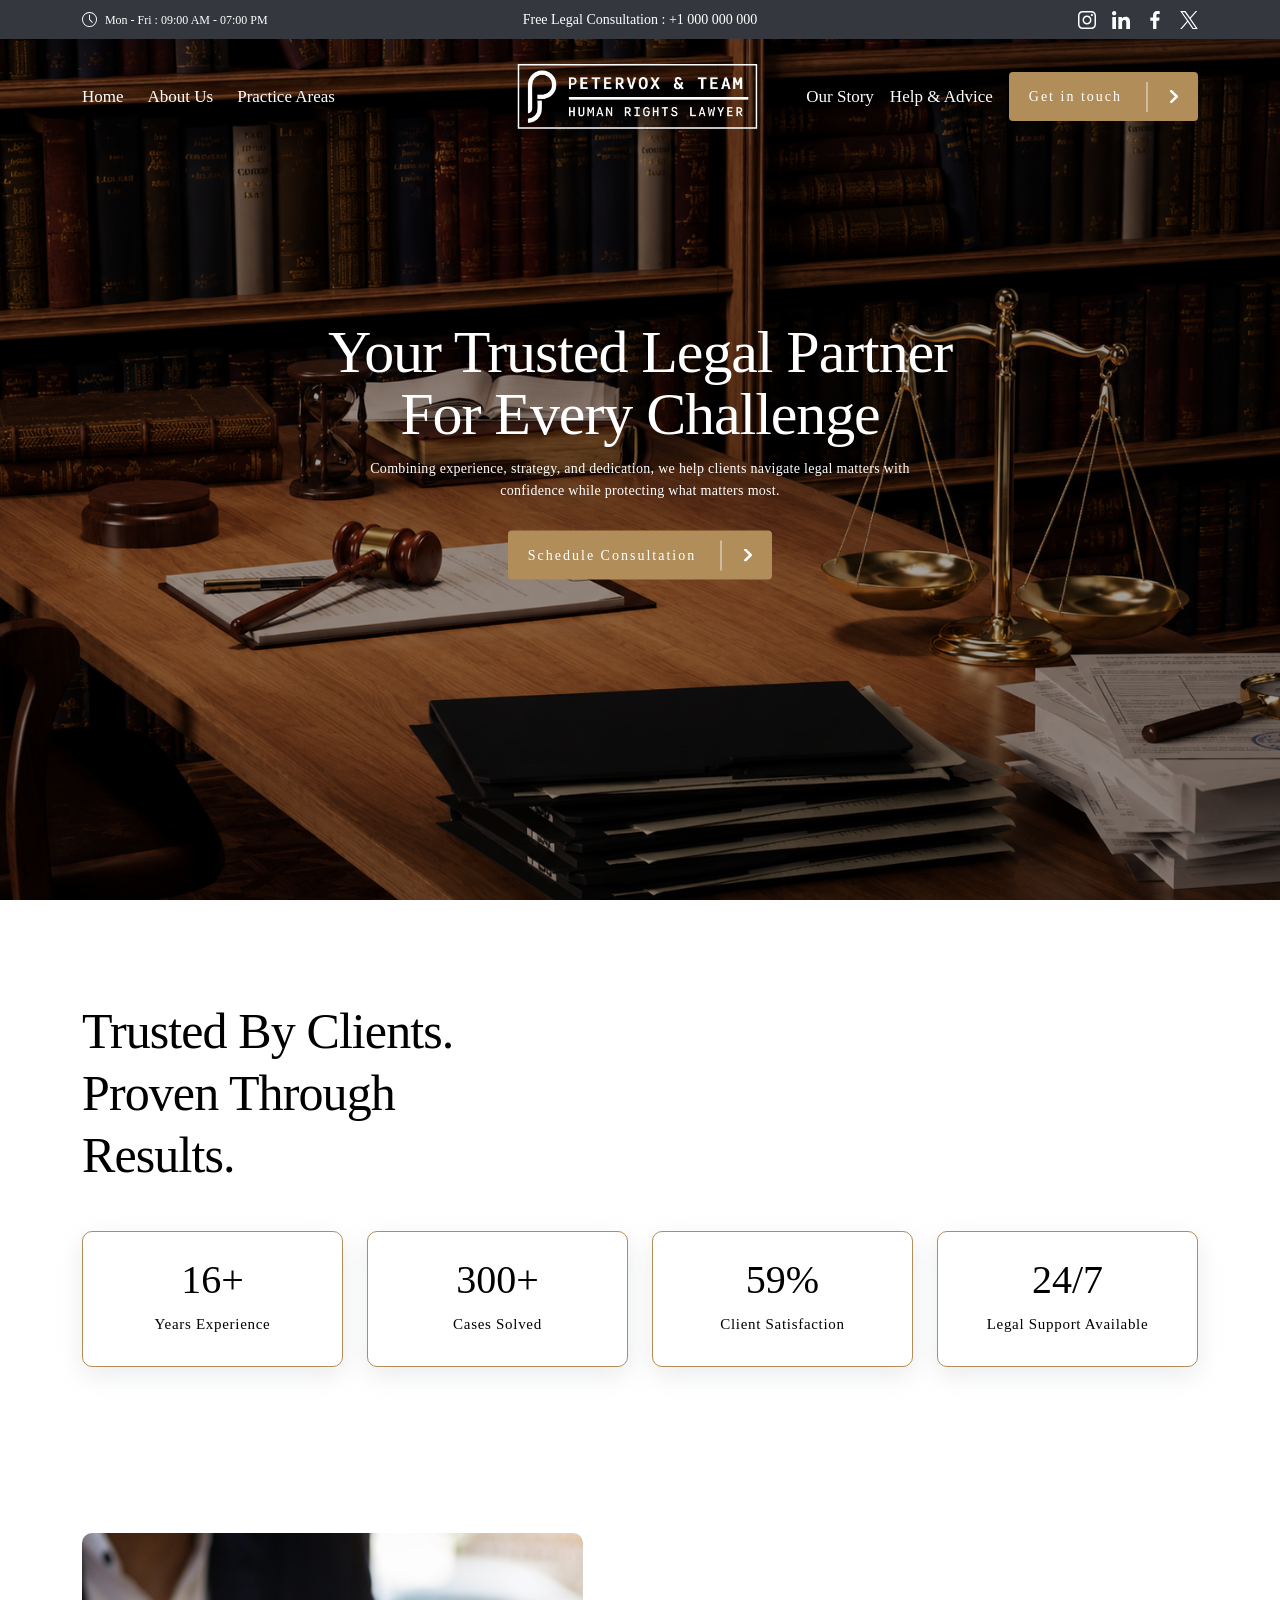
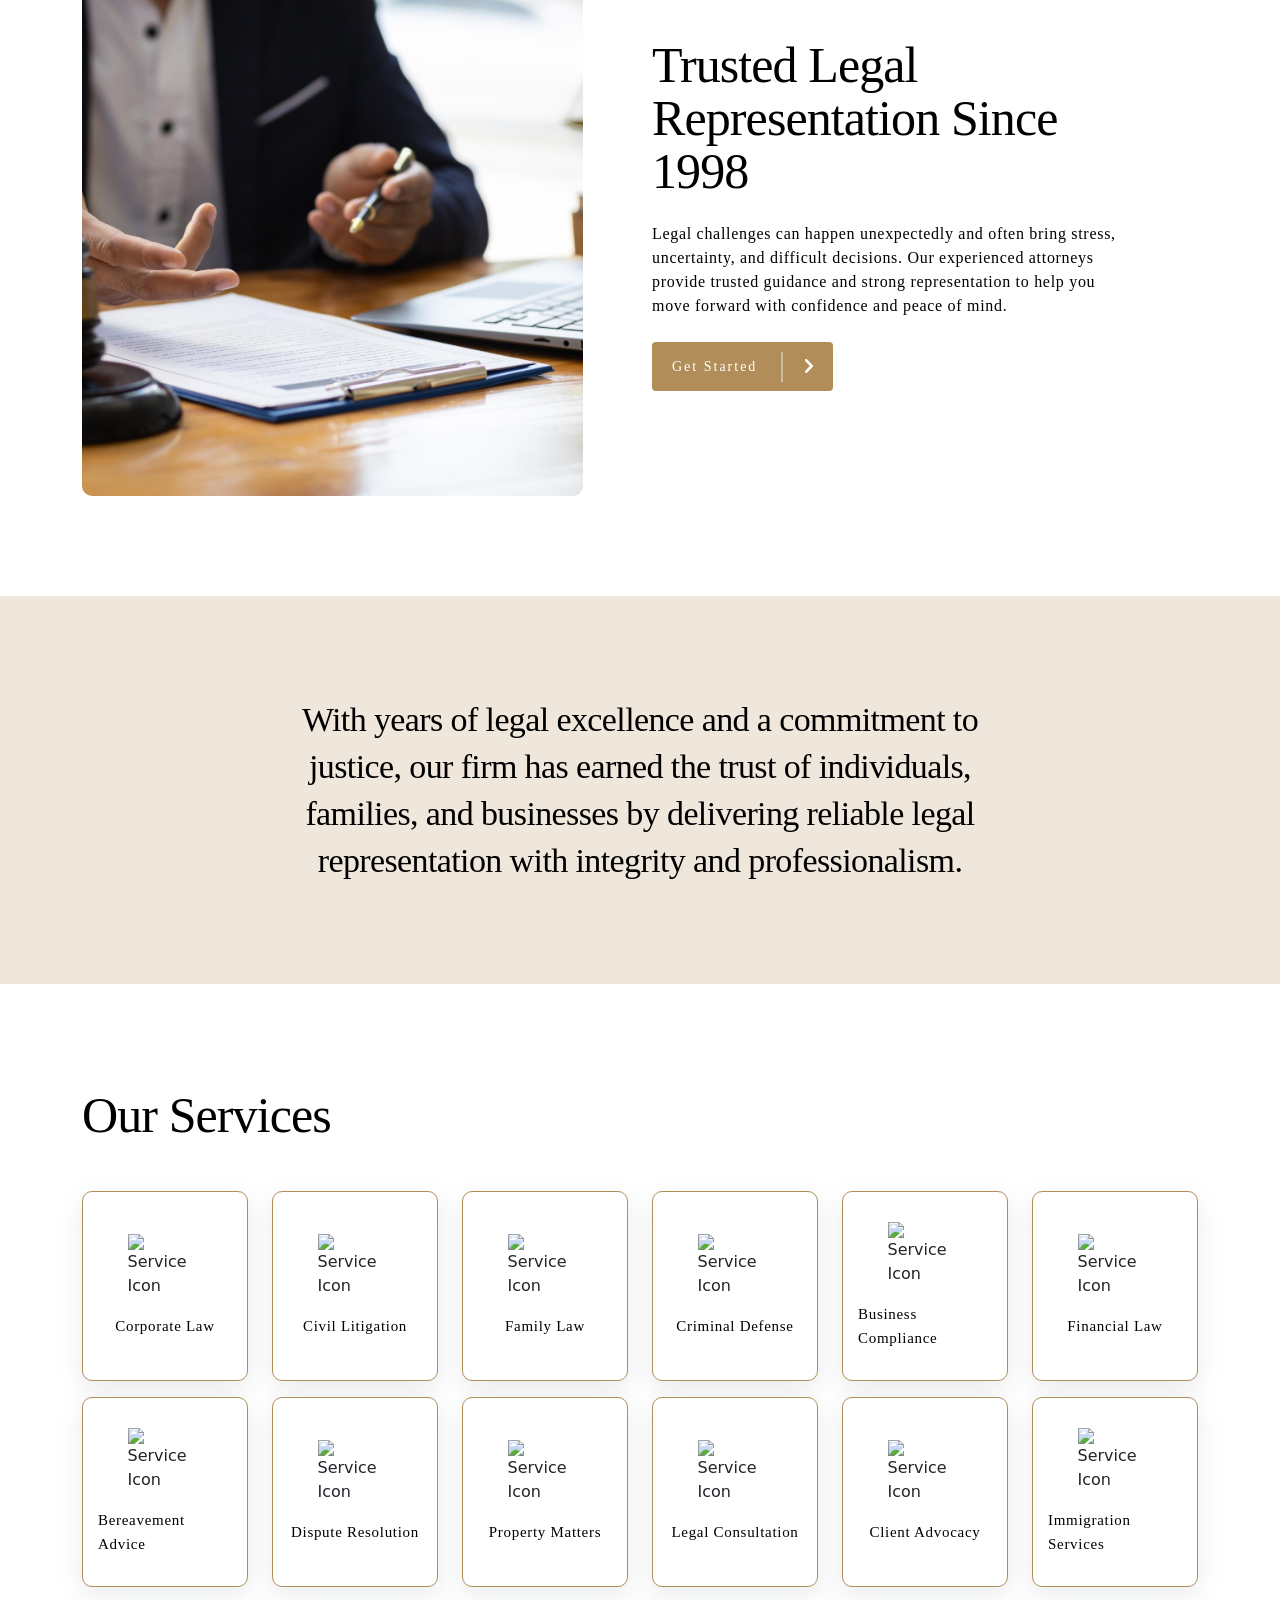
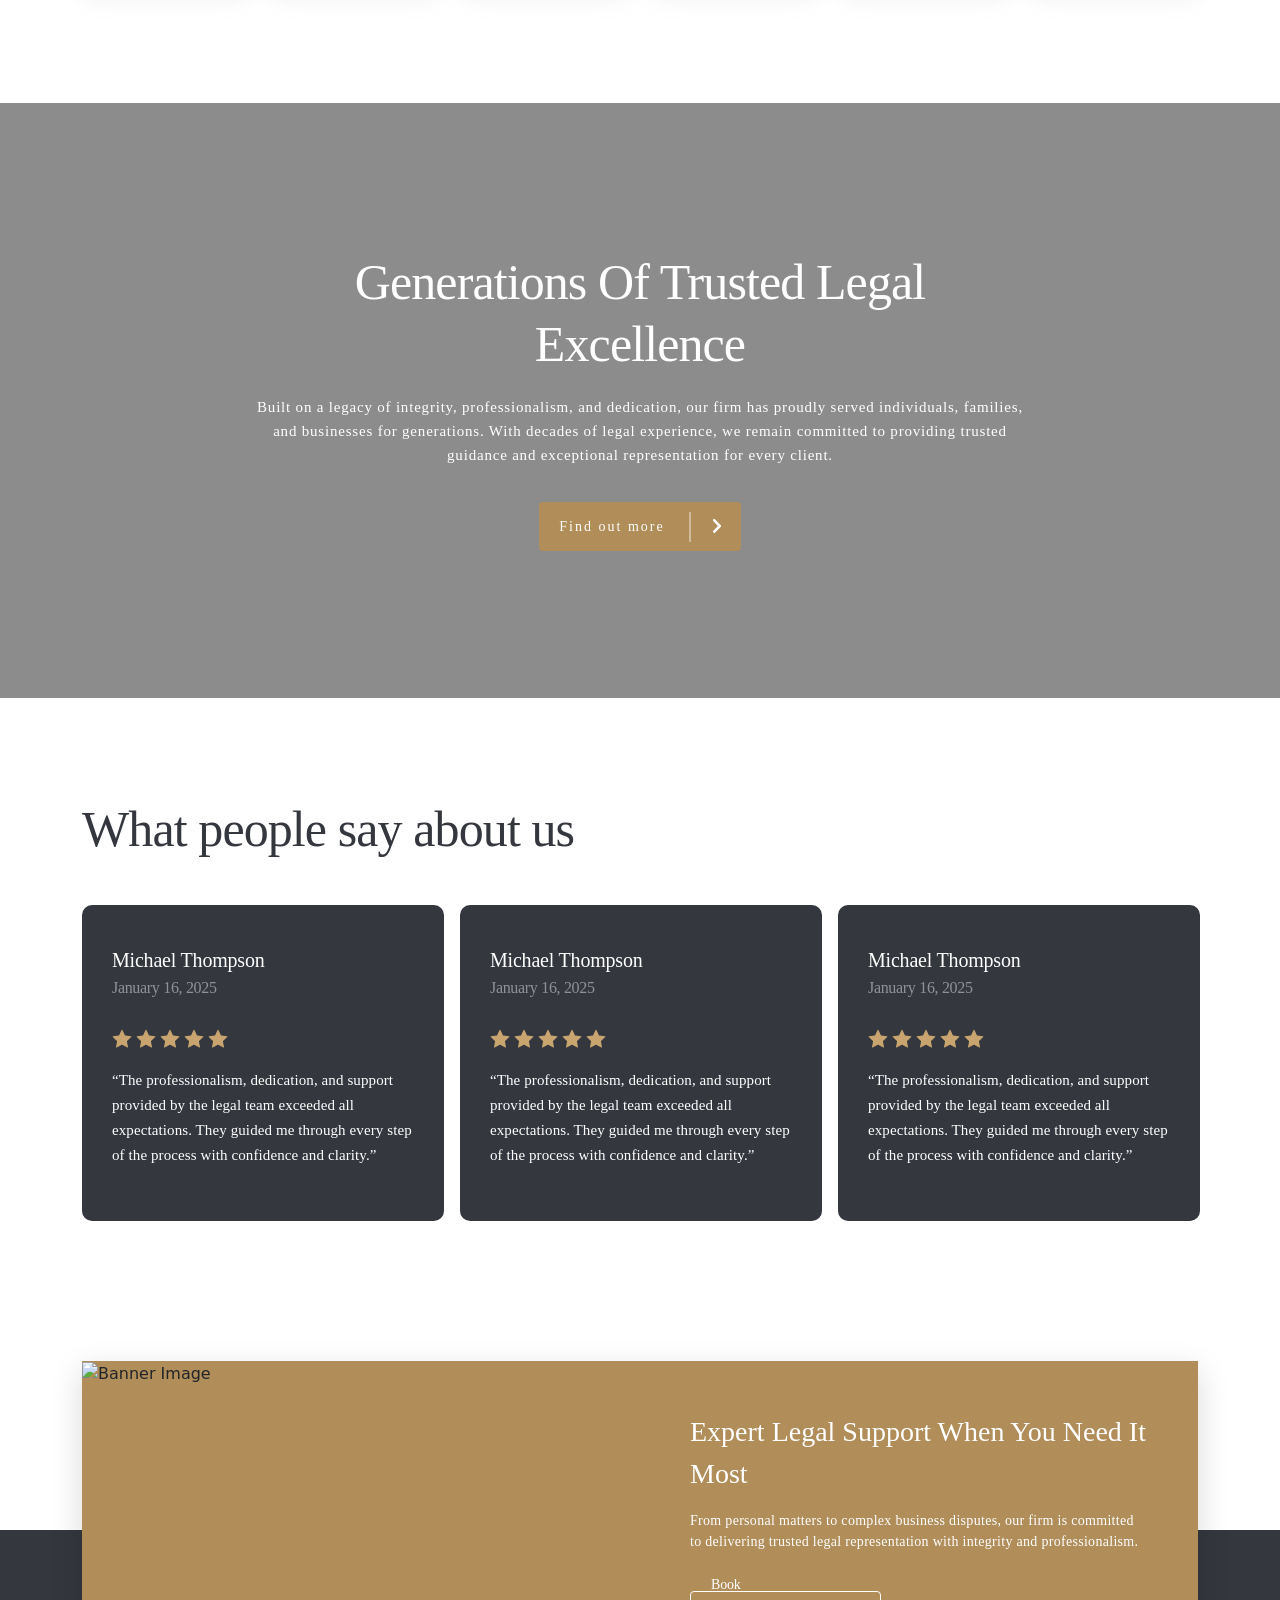
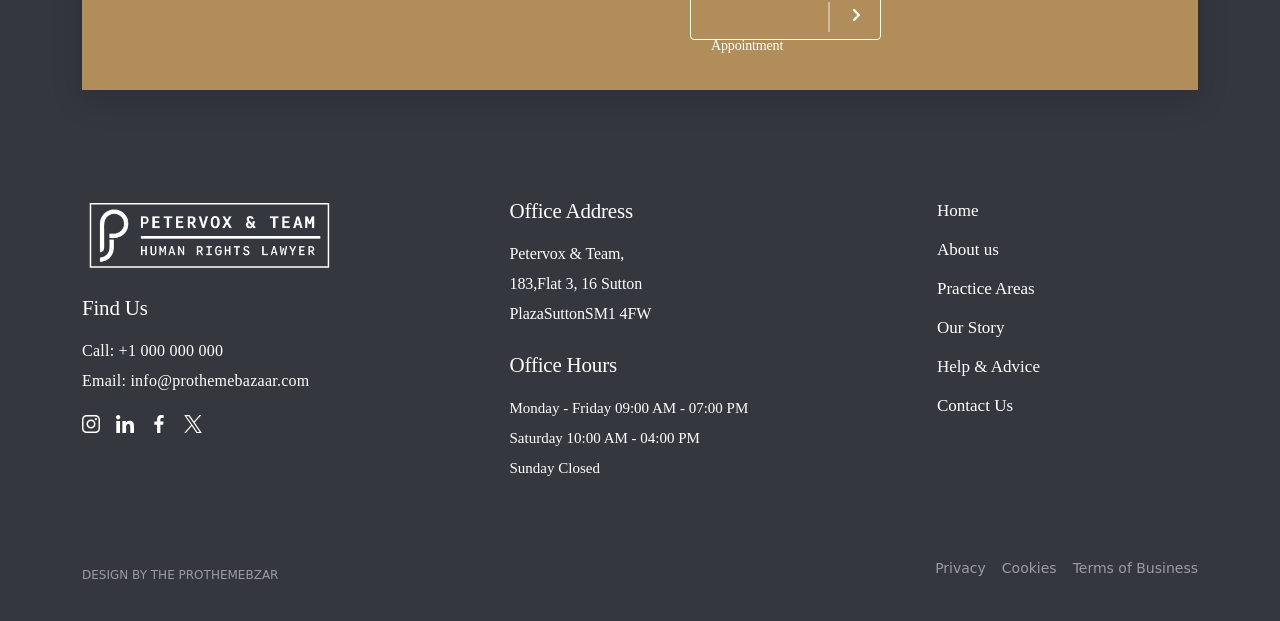
==== petervox/index.html @ 2a9874c3 "done" ====
<!DOCTYPE html>
<html lang="en">

<head>
    <meta charset="UTF-8">
    <meta name="viewport" content="width=device-width, initial-scale=1.0">
    <title>Document</title>
    <link rel="stylesheet" href="assets/css/main.css">
    <link rel="stylesheet" href="assets/css/bootstrap.min.css">
    <link rel="stylesheet" href="assets/css/slick.css">
    <link rel="stylesheet" href="https://unpkg.com/aos@2.3.4/dist/aos.css">
</head>

<body>
    <!-- header start  -->
    <header class="header position-fixed top-0 w-100">
        <div class="top-header">
            <div class="container">
                <div class="row align-items-center">

                    <div class="col-lg-4 d-flex align-items-center gap-4">

                        <div class="top-info d-flex align-items-center">
                            <img src="assets/image/clock.svg" alt="clock icon">
                            <span class="instrument ms-2">
                                Mon - Fri : 09:00 AM - 07:00 PM
                            </span>
                        </div>
                    </div>

                    <div class="col-lg-4 text-center d-none d-lg-block">

                        <div class="header-center instrument">
                            <span class="header-highlight">
                                Free Legal Consultation :
                            </span>

                            +1 000 000 000
                        </div>

                    </div>

                    <div class="social-icons col-lg-4 d-none d-lg-flex justify-content-end gap-3">
                        <div class="social-img d-flex justify-content-center align-items-center">
                            <a href="#"><img class="w-100" src="assets/image/white-insta.svg" alt="social-icon"></a>
                        </div>
                        <div class="social-img d-flex justify-content-center align-items-center">
                            <a href="#"><img class="w-100" src="assets/image/white-linkdin.svg" alt="social-icon"></a>
                        </div>
                        <div class="social-img d-flex justify-content-center align-items-center">
                            <a href="#"><img class="w-100" src="assets/image/white-fb.svg" alt="social-icon"></a>
                        </div>
                        <div class="social-img d-flex justify-content-center align-items-center">
                            <a href="#"><img class="w-100" src="assets/image/white-X.svg" alt="social-icon"></a>
                        </div>
                    </div>
                </div>
            </div>
        </div>
        <div class="main-header py-lg-0 py-1">
            <div class="position-relative">
                <div class="container">
                    <div class="row justify-content-between align-items-center">
                        <div class="nav-wrapper col-lg-4 d-none d-lg-flex justify-content-between align-items-center">
                            <ul class="link-navigation d-lg-flex mb-0 ps-0">
                                <li class="header-link me-xl-4 me-lg-2 me-0"><a
                                        class="nav-link sans-regular text-capitalize" href="index.html">Home</a>
                                </li>
                                <li class="header-link me-xl-4 me-lg-2 me-0"><a
                                        class="nav-link sans-regular text-capitalize" href="about-us.html">About us</a>
                                </li>
                                <li class="header-link me-xl-4 me-lg-2 me-0"><a
                                        class="nav-link sans-regular text-capitalize"
                                        href="/practice-area.html">Practice
                                        Areas</a>
                                    <div class="mega-menu position-absolute top-100 start-0 w-100">
                                        <div class="container">
                                            <div class="row">
                                                <div class="left-menu col-12 col-lg-6 d-flex">

                                                    <div class="col-6">
                                                        <div class="mega-header mb-3 instrument ">Our services
                                                        </div>
                                                        <ul class="list-unstyled">
                                                            <li><a href="#">Corporate Law</a></li>
                                                            <li><a href="#">Civil Litigation</a></li>
                                                            <li><a href="#">Family Law</a></li>
                                                            <li><a href="#">Criminal Defense</a></li>
                                                            <li><a href="#">Business Compliance</a></li>
                                                            <li><a href="#">Financial Law</a></li>
                                                            <li><a href="#">Bereavement Advice</a></li>
                                                        </ul>
                                                    </div>
                                                    <div class="col-6 mt-5">
                                                        <ul class="list-unstyled">
                                                            <li><a href="#">Dispute Resolution</a></li>
                                                            <li><a href="#">Property Matters</a></li>
                                                            <li><a href="#">Legal Consultation</a></li>
                                                            <li><a href="#">Client Advocacy</a></li>
                                                            <li><a href="#">Immigration Services</a></li>
                                                            <li><a href="#">Estate Planning</a></li>
                                                        </ul>
                                                    </div>


                                                </div>

                                                <div class="right-menu col-12 col-lg-6">
                                                    <div class="row row8">
                                                        <div class="col-6">
                                                            <div class="menu-card position-relative">
                                                                <div class="menu-image">
                                                                    <div class="bg-layer"></div>
                                                                    <img src="assets/image/card1.png"
                                                                        class="w-100 h-100 object-fit-covers" alt="card">
                                                                </div>
                                                                <div
                                                                    class="menu-overlay position-absolute top-50 w-100 start-50 translate-middle z-2">
                                                                    <div
                                                                        class="menucard-title sans-regular text-center text-white mb-2">
                                                                        Litigation & Dispute Resolution</div>
                                                                    <div class="d-flex justify-content-center">
                                                                        <a href="#"
                                                                            class="btnA bg-transparent-btn text-decoration-none d-inline-flex align-items-center sans-regular">
                                                                            Explore Services
                                                                            <div
                                                                                class="btn-arrow d-flex align-items-center ms-xl-5 ms-3">
                                                                                <img class="w-100 h-100 object-fit-cover"
                                                                                    src="assets/image/right-arrow.svg"
                                                                                    alt="arrow">
                                                                            </div>
                                                                        </a>
                                                                    </div>
                                                                </div>
                                                            </div>
                                                        </div>

                                                        <div class="col-6">
                                                            <div class="menu-card position-relative">
                                                                <div class="menu-image">
                                                                    <div class="bg-layer"></div>
                                                                    <img src="assets/image/card2.png"
                                                                        class="w-100 h-100 object-fit-cover" alt="card">
                                                                </div>
                                                                <div
                                                                    class="menu-overlay position-absolute top-50 w-100 start-50 translate-middle z-2">
                                                                    <div
                                                                        class="menucard-title sans-regular text-center text-white mb-2">
                                                                        Legal Advisory & Consultation</div>
                                                                    <div class="d-flex justify-content-center">
                                                                        <a href="#"
                                                                            class="btnA bg-transparent-btn text-decoration-none d-inline-flex align-items-center sans-regular">
                                                                            Book Consultation
                                                                            <div
                                                                                class="btn-arrow d-flex align-items-center ms-xl-5 ms-3">
                                                                                <img class="w-100"
                                                                                    src="assets/image/right-arrow.svg"
                                                                                    alt="arrow">
                                                                            </div>
                                                                        </a>
                                                                    </div>
                                                                </div>
                                                            </div>
                                                        </div>
                                                    </div>
                                                </div>
                                            </div>
                                        </div>
                                    </div>
                                </li>
                            </ul>
                        </div>
                        <div class="col-lg-2 col-6 mx-lg-auto brand-logo">
                            <div class="white-logo">
                                <a href="/index.html"> <img class="w-100 py-2" src="assets/image/white-brand-logo.svg"
                                        alt="Brand Logo"> </a>
                            </div>
                            <div class="dark-logo mx-auto">
                                <a href="/index.html"> <img class="w-100 py-2" src="assets/image/final.svg" alt="Brand Logo"></a>
                            </div>
                        </div>
                        <div class="col-5 d-none d-lg-flex justify-content-end align-items-center">
                            <ul class="link-navigation d-flex align-items-center ps-0 mb-0">
                                <li class="header-link d-none d-lg-block me-xl-3 me-lg-2 me-0"><a
                                        class="nav-link sans-regular" href="/our-story.html">Our Story</a>
                                </li>
                                <li class="header-link d-none d-lg-block me-xl-3 me-lg-2 me-0"><a
                                        class="nav-link sans-regular" href="help-advice.html">Help
                                        &
                                        Advice</a></li>
                            </ul>
                            <a href="/contact.html"
                                class="btnA bg-93855A-btn text-decoration-none d-inline-flex align-items-center sans-regular">
                                Get in touch
                                <div class="btn-arrow d-flex align-items-center ms-xl-5 ms-lg-2">
                                    <img class="w-100" src="assets/image/right-arrow.svg" alt="arrow">
                                </div>
                            </a>
                        </div>
                        <div
                            class="col-6  col-lg-2 menu-toggle d-lg-none d-flex justify-content-end align-items-center">
                            <div class="menu-toggle-wrapper d-flex justify-content-center align-items-center">
                                <div class="header-menu d-flex justify-content-center align-items-center">
                                    <img class="w-100" src="assets/image/burger-menu.svg" alt="Header Menu">
                                </div>
                                <div class="close-menu d-none">
                                    <img class="w-100" src="assets/image/close-btn.svg" alt="Header Menu">
                                </div>
                            </div>
                        </div>
                    </div>
                </div>
            </div>
        </div>
    </header>
    <!-- header end  -->

    <!-- hero-section start  -->
    <section class="hero-section position-relative">
        <div class="bg-layer"></div>
        <img class="hero-img-bg w-100 h-100 object-fit-cover" src="assets/image/hero-img.png" alt="Hero Image"/>

        <div class="hero-content position-absolute w-100 z-3">
            <div class="container">
                <div class="col-xl-7 col-lg-10 mx-auto" data-aos="fade-up">
                    <div class="hero-title sans-regular text-center">
                        Your Trusted Legal Partner For Every Challenge
                    </div>
                    <div class="col-10 mx-auto hero-desc instrument text-center">
                        Combining experience, strategy, and dedication, we help clients navigate legal matters with
                        confidence while protecting what matters most.
                    </div>
                    <div class="d-flex justify-content-center align-items-center">
                        <a href="#"
                            class="btnA bg-93855A-btn text-decoration-none d-inline-flex align-items-center sans-regular">
                            Schedule Consultation
                            <div class="btn-arrow d-flex align-items-center ms-5">
                                <img class="w-100" src="assets/image/right-arrow.svg" alt="arrow">
                            </div>
                        </a>
                    </div>
                </div>
            </div>
        </div>
    </section>
    <!-- hero-section end  -->

    <section class="service-card-section counter-section">
        <div class="container">
            <div class="col-xl-5 col-lg-7 col-10 section-title sans-regular" data-aos="fade-up">
                Trusted By Clients. Proven Through Results.
            </div>
            <div class="row" data-aos="fade-up">
                <div class="col-lg-3 col-6 mb-3">
                    <div
                        class="service-card-group d-flex justify-content-center align-items-center flex-column bg-white h-100">

                        <div class="service-main-title counter sans-regular" data-target="25">
                            0+
                        </div>
                        <div class="service-title sans-regular text-capitalize">
                            Years Experience

                        </div>
                    </div>
                </div>
                <div class="col-lg-3 col-6 mb-3">
                    <div
                        class="service-card-group d-flex justify-content-center align-items-center flex-column bg-white h-100">
                        <div class="service-main-title counter sans-regular" data-target="500">
                            0+
                        </div>
                        <div class="service-title sans-regular text-capitalize">

                            Cases Solved

                        </div>
                    </div>
                </div>
                <div class="col-lg-3 col-6 mb-3">
                    <div
                        class="service-card-group d-flex justify-content-center align-items-center flex-column bg-white h-100">
                        <div class="service-main-title counter sans-regular" data-target="98">
                            0%
                        </div>
                        <div class="service-title sans-regular text-capitalize">

                            Client Satisfaction
                        </div>
                    </div>
                </div>
                <div class="col-lg-3 col-6 mb-3">
                    <div
                        class="service-card-group d-flex justify-content-center align-items-center flex-column bg-white h-100">
                        <div class="service-main-title sans-regular">
                            24/7
                        </div>
                        <div class="service-title sans-regular text-capitalize">
                            Legal Support Available
                        </div>
                    </div>
                </div>
            </div>
        </div>
    </section>

    <!-- left-right-img-section  -->
    <section class="left-right-img-section">
        <div class="container">
            <div class="row align-items-center" data-aos="fade-up">
                <div class="col-lg-6 left-img">
                    <div class="img-box col-lg-11 col-12">
                        <img src="assets/image/lawyer-consultation.jpg" class="w-100 h-100 object-fit-cover" alt="Image">
                    </div>
                </div>
                <div class="col-lg-6 right-content">
                    <div class="content-box col-lg-11 col-12">
                        <div class="col-8 col-lg-12 right-title sans-regular mb-4">
                            Trusted Legal Representation Since 1998
                        </div>
                        <div class="right-desc  instrument mb-4 pe-4">
                            Legal challenges can happen unexpectedly and often bring stress, uncertainty, and difficult
                            decisions. Our experienced attorneys provide trusted guidance and strong representation to
                            help you move forward with confidence and peace of mind.
                        </div>
                        <a href="#"
                            class="btnA bg-93855A-btn text-decoration-none d-inline-flex align-items-center sans-regular">
                            Get Started
                            <div class="btn-arrow d-flex align-items-center ms-5">
                                <img class="w-100" src="assets/image/right-arrow.svg" alt="arrow">
                            </div>
                        </a>
                    </div>
                </div>
            </div>
        </div>
    </section>
    <!-- left-right-img-section -->

    <!-- center-text-section-start  -->
    <section class="center-text-section">
        <div class="container">
            <div class="col-12 col-lg-8 center-text-desc text-center sans-regular mx-auto" data-aos="fade-up">
                With years of legal excellence and a commitment to justice, our firm has earned the trust of
                individuals, families, and businesses by delivering reliable legal representation with integrity and
                professionalism.
            </div>
        </div>
    </section>
    <!-- center-text-section-end -->

    <section class="service-card-section">
        <div class="container">
            <div class="section-title sans-regular" data-aos="fade-up">
                Our Services
            </div>
            <div class="row" data-aos="fade-up">
                <div class="col-xl-2 col-lg-3 col-6 mb-3">
                    <div
                        class="service-card-group d-flex justify-content-center align-items-center flex-column bg-white h-100">
                        <div class="service-img mb-3">
                            <img class="w-100 object-fit-cover" src="/assets/image/service-icon1.svg"
                                alt="Service Icon">
                        </div>
                        <div class="service-title sans-regular text-capitalize">
                            Corporate Law
                        </div>
                    </div>
                </div>
                <div class="col-xl-2 col-lg-3 col-6 mb-3">
                    <div
                        class="service-card-group d-flex justify-content-center align-items-center flex-column bg-white h-100">
                        <div class="service-img mb-3">
                            <img class="w-100 object-fit-cover" src="/assets/image/Civil-Litigation.svg"
                                alt="Service Icon">
                        </div>
                        <div class="service-title sans-regular text-capitalize">
                            Civil Litigation
                        </div>
                    </div>
                </div>
                <div class="col-xl-2 col-lg-3 col-6 mb-3">
                    <div
                        class="service-card-group d-flex justify-content-center align-items-center flex-column bg-white h-100">
                        <div class="service-img mb-3">
                            <img class="w-100 object-fit-cover" src="/assets/image/Family-Law.svg" alt="Service Icon">
                        </div>
                        <div class="service-title sans-regular text-capitalize">
                            Family Law
                        </div>
                    </div>
                </div>
                <div class="col-xl-2 col-lg-3 col-6 mb-3">
                    <div
                        class="service-card-group d-flex justify-content-center align-items-center flex-column bg-white h-100">
                        <div class="service-img mb-3">
                            <img class="w-100 object-fit-cover" src="/assets/image/criminal-defense.svg"
                                alt="Service Icon">
                        </div>
                        <div class="service-title sans-regular text-capitalize">
                            Criminal Defense
                        </div>
                    </div>
                </div>
                <div class="col-xl-2 col-lg-3 col-6 mb-3">
                    <div
                        class="service-card-group d-flex justify-content-center align-items-center flex-column bg-white h-100">
                        <div class="service-img mb-3">
                            <img class="w-100 object-fit-cover" src="/assets/image/business-compliance.svg"
                                alt="Service Icon">
                        </div>
                        <div class="service-title sans-regular text-capitalize">
                            Business Compliance
                        </div>
                    </div>
                </div>
                <div class="col-xl-2 col-lg-3 col-6 mb-3">
                    <div
                        class="service-card-group d-flex justify-content-center align-items-center flex-column bg-white h-100">
                        <div class="service-img mb-3">
                            <img class="w-100 object-fit-cover" src="/assets/image/Financial-Law.svg"
                                alt="Service Icon">
                        </div>
                        <div class="service-title sans-regular text-capitalize">
                            Financial Law
                        </div>
                    </div>
                </div>
                <div class="col-xl-2 col-lg-3 col-6 mb-3">
                    <div
                        class="service-card-group d-flex justify-content-center align-items-center flex-column bg-white h-100">
                        <div class="service-img mb-3">
                            <img class="w-100 object-fit-cover" src="/assets/image/Bereavement-Advice.svg"
                                alt="Service Icon">
                        </div>
                        <div class="service-title sans-regular text-capitalize">

                            Bereavement Advice
                        </div>
                    </div>
                </div>
                <div class="col-xl-2 col-lg-3 col-6 mb-3">
                    <div
                        class="service-card-group d-flex justify-content-center align-items-center flex-column bg-white h-100">
                        <div class="service-img mb-3">
                            <img class="w-100 object-fit-cover" src="/assets/image/Dispute-Resolution.svg"
                                alt="Service Icon">
                        </div>
                        <div class="service-title sans-regular text-capitalize">
                            Dispute Resolution
                        </div>
                    </div>
                </div>
                <div class="col-xl-2 col-lg-3 col-6 mb-3">
                    <div
                        class="service-card-group d-flex justify-content-center align-items-center flex-column bg-white h-100">
                        <div class="service-img mb-3">
                            <img class="w-100 object-fit-cover" src="/assets/image/Property-Matters.svg "
                                alt="Service Icon">
                        </div>
                        <div class="service-title sans-regular text-capitalize">
                            Property Matters
                        </div>
                    </div>
                </div>
                <div class="col-xl-2 col-lg-3 col-6 mb-3">
                    <div
                        class="service-card-group d-flex justify-content-center align-items-center flex-column bg-white h-100">
                        <div class="service-img mb-3">
                            <img class="w-100 object-fit-cover" src="/assets/image/Legal-Consultation.svg"
                                alt="Service Icon">
                        </div>
                        <div class="service-title sans-regular text-capitalize">
                            Legal Consultation
                        </div>
                    </div>
                </div>
                <div class="col-xl-2 col-lg-3 col-6 mb-3">
                    <div
                        class="service-card-group d-flex justify-content-center align-items-center flex-column bg-white h-100">
                        <div class="service-img mb-3">
                            <img class="w-100 object-fit-cover" src="/assets/image/client-Advocacy.svg "
                                alt="Service Icon">
                        </div>
                        <div class="service-title sans-regular text-capitalize">
                            Client Advocacy
                        </div>
                    </div>
                </div>
                <div class="col-xl-2 col-lg-3 col-6 mb-3">
                    <div
                        class="service-card-group d-flex justify-content-center align-items-center flex-column bg-white h-100">
                        <div class="service-img mb-3">
                            <img class="w-100 object-fit-cover" src="/assets/image/Immigration-Services.svg"
                                alt="Service Icon">
                        </div>
                        <div class="service-title sans-regular text-capitalize">
                            Immigration Services
                        </div>
                    </div>
                </div>
            </div>
        </div>
    </section>

    <!-- video-section-start  -->
    <section class="video-section">
        <video autoplay muted loop playsinline class="hero-video">
            <source src="/assets/image/v1.mp4" type="video/mp4">
        </video>

        <div class="video-overlay"></div>

        <div class="video-content">
            <div class="container">
                <div class="col-xl-10 col-lg-11 col-12 mx-lg-auto" data-aos="fade-up">
                    <div class="col-xl-9 col-lg-10 col-12 mx-lg-auto video-title sans-regular">Generations Of Trusted
                        Legal
                        Excellence</div>
                    <div class="video-desc instrument col-lg-10 col-12 mx-auto">
                        Built on a legacy of integrity, professionalism, and dedication, our firm has proudly served
                        individuals, families, and businesses for generations. With decades of legal experience, we
                        remain
                        committed to providing trusted guidance and exceptional representation for every client.
                    </div>

                    <a href="#" class="btnA bg-93855A-btn text-decoration-none d-inline-flex align-items-center">
                        Find out more
                        <div class="btn-arrow d-flex align-items-center ms-5">
                            <img class="w-100" src="assets/image/right-arrow.svg" alt="arrow">
                        </div>
                    </a>
                </div>
            </div>
        </div>
    </section>
    <!-- video-section-end  -->

    <!-- help-section-start  -->
    <section class="testimonial-section light-bg-section">
        <div class="container">
            <div class="row justify-content-between align-items-center" data-aos="fade-up">
                <div class="col-lg-6 col-9 align-items-center">
                    <div class="section-main-title sans-regular">What people say about us</div>
                </div>
                <div class="col-lg-6 col-12 d-lg-flex justify-content-end d-none">
                    <div class="btnB col-lg-6 col-12 d-flex justify-content-lg-end gap-3 mt-3 mt-lg-0">
                        <div class="prev-arrow">
                            <img src="assets/image/left-arrow.svg" alt="Arrow">
                        </div>
                        <div class="next-arrow">
                            <img src="assets/image/right-arrow.svg" alt="Arrow">
                        </div>
                    </div>
                </div>
            </div>
            <div class="testimonial-slider" data-aos="fade-up">
                <div class="testimonial-card h-100">
                    <div class="testimonial-content h-100">
                        <div class="testimonial-name sans-regular">Michael Thompson</div>
                        <div class="testimonial-date instrument">January 16, 2025</div>
                        <div class="stars-slider d-flex">
                            <div class="star-img me-1">
                                <img class="w-100" src="assets/image/star-img.svg" alt="Star Icon">
                            </div>
                            <div class="star-img me-1">
                                <img class="w-100" src="assets/image/star-img.svg" alt="Star Icon">
                            </div>
                            <div class="star-img me-1">
                                <img class="w-100" src="assets/image/star-img.svg" alt="Star Icon">
                            </div>
                            <div class="star-img me-1">
                                <img class="w-100" src="assets/image/star-img.svg" alt="Star Icon">
                            </div>
                            <div class="star-img me-1">
                                <img class="w-100" src="assets/image/star-img.svg" alt="Star Icon">
                            </div>
                        </div>
                        <div class="testimonial-des  instrument pb-2">
                            “The professionalism, dedication, and support provided by the legal team exceeded
                            all
                            expectations. They guided me through every step of the process with confidence and
                            clarity.”
                        </div>
                    </div>
                </div>
                <div class="testimonial-card h-100">
                    <div class="testimonial-content h-100">
                        <div class="testimonial-name sans-regular">Michael Thompson</div>
                        <div class="testimonial-date instrument">January 16, 2025</div>
                        <div class="stars-slider d-flex">
                            <div class="star-img me-1">
                                <img class="w-100" src="assets/image/star-img.svg" alt="Star Icon">
                            </div>
                            <div class="star-img me-1">
                                <img class="w-100" src="assets/image/star-img.svg" alt="Star Icon">
                            </div>
                            <div class="star-img me-1">
                                <img class="w-100" src="assets/image/star-img.svg" alt="Star Icon">
                            </div>
                            <div class="star-img me-1">
                                <img class="w-100" src="assets/image/star-img.svg" alt="Star Icon">
                            </div>
                            <div class="star-img me-1">
                                <img class="w-100" src="assets/image/star-img.svg" alt="Star Icon">
                            </div>
                        </div>
                        <div class="testimonial-des  instrument pb-2">
                            “The professionalism, dedication, and support provided by the legal team exceeded
                            all
                            expectations. They guided me through every step of the process with confidence and
                            clarity.”
                        </div>
                    </div>
                </div>
                <div class="testimonial-card h-100">
                    <div class="testimonial-content h-100">
                        <div class="testimonial-name sans-regular">Michael Thompson</div>
                        <div class="testimonial-date instrument">January 16, 2025</div>
                        <div class="stars-slider d-flex">
                            <div class="star-img me-1">
                                <img class="w-100" src="assets/image/star-img.svg" alt="Star Icon">
                            </div>
                            <div class="star-img me-1">
                                <img class="w-100" src="assets/image/star-img.svg" alt="Star Icon">
                            </div>
                            <div class="star-img me-1">
                                <img class="w-100" src="assets/image/star-img.svg" alt="Star Icon">
                            </div>
                            <div class="star-img me-1">
                                <img class="w-100" src="assets/image/star-img.svg" alt="Star Icon">
                            </div>
                            <div class="star-img me-1">
                                <img class="w-100" src="assets/image/star-img.svg" alt="Star Icon">
                            </div>
                        </div>
                        <div class="testimonial-des  instrument pb-2">
                            “The professionalism, dedication, and support provided by the legal team exceeded
                            all
                            expectations. They guided me through every step of the process with confidence and
                            clarity.”
                        </div>
                    </div>
                </div>
            </div>
            <div class="col-lg-6 col-12 d-lg-none d-flex justify-content-center" data-aos="fade-up">
                <div class="btnB col-lg-6 col-12 d-flex justify-content-center gap-3 mt-5 mt-lg-0">
                    <div class="prev-arrow me-2">
                        <img src="assets/image/left-arrow.svg" alt="Arrow">
                    </div>
                    <div class="next-arrow">
                        <img src="assets/image/right-arrow.svg" alt="Arrow">
                    </div>
                </div>
            </div>
        </div>
    </section>
    <!-- help-section-end  -->

    <section class="banner-section overlap-section">
        <div class="container">
            <div class="banner-box bg-theme-secondary" data-aos="fade-up">
                <div class="row g-0 ">
                    <div class="col-lg-6 banner-img">
                        <img class="w-100 h-100 object-fit-cover" src="/assets/image/justice.png" alt="Banner Image">
                    </div>
                    <div class="col-lg-6">
                        <div class="banner-content">
                            <div class="banner-title sans-regular">
                                Expert Legal Support When You Need It Most
                            </div>
                            <div class="banner-desc instrument">
                                From personal matters to complex business disputes, our firm is committed to delivering
                                trusted legal representation with integrity and professionalism.
                            </div>
                            <div class="col-xl-5 col-12">
                                <a href="#"
                                    class="btnA bg-transparent-btn text-decoration-none d-inline-flex align-items-center sans-regular">
                                    Book Appointment
                                    <div class="btn-arrow d-flex align-items-center ms-5">
                                        <img class="w-100" src="assets/image/right-arrow.svg" alt="arrow">

                                    </div>
                                </a>
                            </div>
                        </div>
                    </div>
                </div>
            </div>
        </div>
    </section>

    <footer class="footer">
        <div class="container">
            <div class="footer-main">
                <div class="row justify-content-between">
                    <div class="col-lg-4 col-12 mb-lg-4 mb-5">
                        <div class="footer-about">
                            <div class="footer-logo mb-4">
                                <img class="w-100" src="assets/image/white-brand-logo.svg" alt="Footer Logo">
                            </div>
                            <div class="mb-3">
                                <div class="footer-title sans-regular">Find Us</div>
                                <div class="contact-text sans-regular">Call: +1 000 000 000</div>
                                <div class="contact-text sans-regular">Email: info@prothemebazaar.com</div>
                            </div>
                            <div class="footer-contact">
                                <div class="social-icons d-flex gap-3">
                                    <div class="social-img d-flex justify-content-center align-items-center">
                                        <a href="#"><img class="w-100" src="assets/image/white-insta.svg" alt="Social Icon"></a>
                                    </div>
                                    <div class="social-img d-flex justify-content-center align-items-center">
                                        <a href="#"><img class="w-100" src="assets/image/white-linkdin.svg" alt="Social Icon"></a>
                                    </div>
                                    <div class="social-img d-flex justify-content-center align-items-center">
                                        <a href="#"><img class="w-100" src="assets/image/white-fb.svg" alt="Social Icon"></a>
                                    </div>
                                    <div class="social-img d-flex justify-content-center align-items-center">
                                        <a href="#"><img class="w-100" src="assets/image/white-X.svg" alt="Social Icon"></a>
                                    </div>
                                </div>
                            </div>
                        </div>
                    </div>
                    <div class="col-xl-4 col-lg-5 col-12 mb-4">
                        <div class="mb-4">
                            <div class="footer-title sans-regular">Office Address</div>
                            <div class="col-lg-7 col-12 address-text instrument mt-2">
                                Petervox & Team,
                                <br>
                                183,Flat 3, 16 Sutton PlazaSuttonSM1 4FW

                            </div>
                        </div>

                        <div class="footer-address text-lg-start">

                            <div class="mb-lg-4 mb-0">
                                <div class="footer-title sans-regular">Office Hours</div>

                                <div class="office-hours instrument">
                                    Monday - Friday <span>09:00 AM - 07:00 PM</span>
                                </div>

                                <div class="office-hours instrument">
                                    Saturday <span>10:00 AM - 04:00 PM</span>
                                </div>
                                <div class="office-hours instrument">
                                    Sunday <span>Closed</span>
                                </div>
                            </div>

                        </div>
                    </div>
                    <div class="col-lg-3 col-12 mb-lg-4 mb-0">
                        <ul class="footer-link-group ps-0 mb-0">
                            <li>
                                <a class="instrument text-decoration-none" href="">
                                    Home
                                </a>
                            </li>
                            <li>
                                <a class="instrument text-decoration-none" href="">
                                    About us
                                </a>
                            </li>
                            <li>
                                <a class="instrument text-decoration-none" href="">
                                    Practice Areas
                                </a>
                            </li>
                            <li>
                                <a class="instrument text-decoration-none" href="">
                                    Our Story
                                </a>
                            </li>
                            <li>
                                <a class="instrument text-decoration-none" href="">

                                    Help & Advice
                                </a>
                            </li>
                            <li>
                                <a class="instrument text-decoration-none" href="">

                                    Contact Us
                                </a>
                            </li>
                        </ul>
                    </div>



                </div>
                <div class="row py-4 align-items-center">

                    <div
                        class="footer-artical col-md-6 col-12 text-uppercase order-2 order-lg-1 text-lg-start text-end">
                        DESIGN BY THE PROTHEMEBZAR
                    </div>

                    <div class="col-md-6 col-12 text-md-end order-1 order-lg-2 mb-3">
                        <div class="footer-links d-flex justify-content-md-end gap-3 text-decoration-none">
                            <a href="privacy.html" class="text-decoration-none">Privacy</a>
                            <a href="#" class="text-decoration-none">Cookies</a>
                            <a href="#" class="text-decoration-none">Terms of Business</a>
                        </div>
                    </div>

                </div>
            </div>

        </div>
    </footer>


    <script src="assets/js/vendor/jquery-3.6.0.min.js"></script>
    <script src="assets/js/slick.min.js"></script>
    <script src="assets/js/bootstrap.min.js"></script>
    <script src="assets/js/slider.js"></script>
    <script src="assets/js/header.js"></script>
    <script src="assets/js/accordion.js"></script>
    <script src="assets/js/counter.js"></script>
    <script src="https://unpkg.com/aos@2.3.4/dist/aos.js"></script>

    <script>
        AOS.init({
            duration: 1000,
            once: true,
            offset: 100,
        });
    </script>
</body>

</html>
---- petervox/assets/css/main.css ----
.bg-white {
  background-color: #ffffff;
}

.bg-theme-secondary {
  background: #b08d59;
}

.theme-primary {
  background: #34373e;
}

.black-border-bottom {
  border: 1px solid rgba(0, 0, 0, 0.2);
  margin-top: 58px;
  margin-bottom: 58px;
}
@media (max-width: 991px) {
  .black-border-bottom {
    margin-top: 48px;
    margin-bottom: 48px;
  }
}

.bg-layer {
  position: absolute;
  inset: 0;
  background: rgba(0, 0, 0, 0.37);
  z-index: 1;
}

.social-icons .social-img {
  width: 18px;
}

.overlap-section {
  position: relative;
  margin-top: -160px;
  z-index: 5;
}
@media (max-width: 1200px) {
  .overlap-section {
    margin-top: -190px;
  }
}
@media (max-width: 991px) {
  .overlap-section {
    margin-top: -170px;
  }
}

@font-face {
  font-family: "instrumentsans-regular";
  src: url("/assets/font/instrumentsans-regular.ttf");
}
@font-face {
  font-family: "googlesans-regular";
  src: url("/assets/font/googlesans-regular.ttf");
}
.instrument {
  font-family: "instrumentsans-regular";
}

.sans-regular {
  font-family: "googlesans-regular";
}

.btnA {
  height: 49px;
  padding-left: 20px;
  padding-right: 20px;
  border-radius: 4px;
  position: relative;
  transition: all 0.3s ease-in-out;
}
.btnA.bg-93855A-btn {
  background-color: #b08d59;
  color: #ffffff;
  font-size: 14px;
  letter-spacing: 2px;
  font-family: "googlesans-regular";
  transition: 0.3s ease;
}
.btnA.bg-93855A-btn:hover {
  background-color: #7c6f4d;
}
.btnA.bg-transparent-btn {
  background-color: transparent;
  color: white;
  border: 1px solid #fff;
  font-size: 14px;
  line-height: 61px;
  letter-spacing: -0.16px;
  font-family: "googlesans-regular";
}
.btnA.bg-transparent-btn:hover {
  background-color: #ffffff;
  border: 1px solid transparent;
  color: #000000;
}
.btnA.bg-transparent-btn:hover .btn-arrow::after {
  filter: invert(1);
}
.btnA.bg-transparent-btn:hover .btn-arrow img {
  filter: invert(1);
}
.btnA .btn-arrow {
  width: 8px;
}
.btnA .btn-arrow::after {
  content: "";
  position: absolute;
  top: 0%;
  right: 50px;
  transform: translate(0px, 10px);
  height: 30px;
  border: 1px solid rgba(255, 255, 255, 0.4);
}

.btnB .prev-arrow,
.btnB .next-arrow {
  width: 40px;
  height: 40px;
  border-radius: 6px;
  display: flex;
  align-items: center;
  justify-content: center;
  background: #b08d59;
  cursor: pointer;
  transition: all 0.3s ease;
}
.btnB .prev-arrow img,
.btnB .next-arrow img {
  width: 8px;
}

.service-card {
  border-radius: 10px;
}

.hero-section {
  height: 100vh;
}
.hero-section .hero-content {
  transform: translate(-50%, -50%);
  top: 50%;
  left: 50%;
}
.hero-section .hero-title {
  font-size: 60px;
  line-height: 62px;
  letter-spacing: -1.08px;
  color: #ffffff;
}
@media (max-width: 991px) {
  .hero-section .hero-title {
    font-size: 35px;
    line-height: 40px;
    letter-spacing: -0.63px;
  }
}
.hero-section .hero-desc {
  font-size: 14px;
  line-height: 22px;
  padding-top: 13px;
  letter-spacing: 0.3px;
  padding-bottom: 29px;
  color: #ffffff;
}

.center-text-section {
  background-color: #efe7dc;
  padding-top: 100px;
  padding-bottom: 100px;
}
.center-text-section .center-text-desc {
  font-size: 34px;
  line-height: 47px;
  letter-spacing: -0.61px;
  color: #000000;
}
@media (max-width: 991px) {
  .center-text-section .center-text-desc {
    font-size: 22px;
    line-height: 32px;
    letter-spacing: -0.4px;
  }
}

.left-right-img-section {
  background-color: #ffffff;
  padding-top: 50px;
  padding-bottom: 100px;
}
@media (max-width: 991px) {
  .left-right-img-section {
    padding-top: 50px;
    padding-bottom: 50px;
  }
}
.left-right-img-section .left-img .img-box {
  height: 563px;
  border-radius: 10px;
  overflow: hidden;
}
@media (max-width: 991px) {
  .left-right-img-section .left-img .img-box {
    height: 335px;
    margin-bottom: 30px;
  }
}
.left-right-img-section .right-content .right-title {
  font-size: 50px;
  line-height: 53px;
  letter-spacing: -0.9px;
  color: #000000;
}
@media (max-width: 991px) {
  .left-right-img-section .right-content .right-title {
    font-size: 25px;
    line-height: 30px;
    letter-spacing: -0.45px;
  }
}
.left-right-img-section .right-content .right-desc {
  font-size: 16px;
  line-height: 24px;
  letter-spacing: 0.7px;
  color: #000000;
}
@media (max-width: 991px) {
  .left-right-img-section .right-content .right-desc {
    font-size: 14px;
    line-height: 24px;
    letter-spacing: -0.28px;
  }
}

.testimonial-section {
  padding-top: 100px;
  padding-bottom: 300px !important;
}
@media (max-width: 991px) {
  .testimonial-section {
    padding-bottom: 280px !important;
  }
}
.testimonial-section .section-main-title {
  font-size: 50px;
  line-height: 62px;
  color: #ffffff;
  letter-spacing: -0.9px;
  padding-bottom: 45px;
}
@media (max-width: 991px) {
  .testimonial-section .section-main-title {
    font-size: 35px;
    line-height: 40px;
    padding-bottom: 30px;
  }
}
.testimonial-section.light-bg-section {
  background-color: #ffffff !important;
}
.testimonial-section.light-bg-section .section-main-title {
  color: #34373e;
}
.testimonial-section.light-bg-section .testimonial-content {
  background-color: #34373e;
  border-radius: 10px;
  padding: 45px 30px 45px 30px;
}
.testimonial-section.light-bg-section .testimonial-name {
  font-size: 20px;
  line-height: 20px;
  color: #ffffff;
  letter-spacing: -0.2px;
}
@media (max-width: 991px) {
  .testimonial-section.light-bg-section .testimonial-name {
    font-size: 16px;
    letter-spacing: -0.16px;
  }
}
.testimonial-section.light-bg-section .ourfamily-slider-title {
  font-size: 50px;
  line-height: 62px;
  color: #ffffff;
  letter-spacing: -0.9px;
  margin-bottom: 45px;
}
.testimonial-section.light-bg-section .testimonial-date {
  font-size: 16px;
  line-height: 36px;
  letter-spacing: -0.32px;
  color: #ffffff;
  opacity: 45%;
}
@media (max-width: 991px) {
  .testimonial-section.light-bg-section .testimonial-date {
    font-size: 14px;
    letter-spacing: -0.28px;
  }
}
.testimonial-section.light-bg-section .stars-slider {
  padding-top: 23px;
}
.testimonial-section.light-bg-section .stars-slider .star-img {
  width: 20px;
}
.testimonial-section.light-bg-section .testimonial-des {
  font-size: 15px;
  line-height: 25px;
  color: #ffffff;
  padding-top: 20px;
  letter-spacing: 0.1px;
}
@media (max-width: 991px) {
  .testimonial-section.light-bg-section .testimonial-des {
    font-size: 18px;
    letter-spacing: -0.36px;
    line-height: 28px;
    padding-top: 30px;
  }
}
.testimonial-section.light-bg-section .read-more {
  font-size: 16px;
  line-height: 36px;
  color: #ffffff;
}
.testimonial-section.dark-bg-section {
  background-color: #34373e;
}
.testimonial-section.dark-bg-section .testimonial-card {
  border-radius: 10px;
}
.testimonial-section.dark-bg-section .testimonial-card .testimonial-content {
  padding: 30px 20px 30px 20px;
  background-color: #ffffff;
}
.testimonial-section.dark-bg-section .client-name {
  font-size: 20px;
  line-height: 20px;
  color: #25345e;
  padding-top: 24px;
}
@media (max-width: 991px) {
  .testimonial-section.dark-bg-section .client-name {
    font-size: 16px;
    letter-spacing: -0.16px;
  }
}
.testimonial-section.dark-bg-section .client-date {
  font-size: 16px;
  line-height: 36px;
  color: #25345e;
  opacity: 45%;
}
@media (max-width: 991px) {
  .testimonial-section.dark-bg-section .client-date {
    font-size: 14px;
    letter-spacing: -0.28px;
  }
}
.testimonial-section.dark-bg-section .stars-slider {
  padding-top: 33px;
}
.testimonial-section.dark-bg-section .stars-slider img {
  height: 20px;
  width: 20px;
}
.testimonial-section.dark-bg-section .client-des {
  font-size: 15px;
  line-height: 25px;
  color: #25345e;
  padding-top: 20px;
  letter-spacing: 0.1px;
}
@media (max-width: 991px) {
  .testimonial-section.dark-bg-section .client-des {
    font-size: 18px;
    letter-spacing: -0.36px;
    line-height: 28px;
    padding-top: 30px;
  }
}
.testimonial-section.dark-bg-section .read-more {
  font-size: 16px;
  line-height: 36px;
  color: #25345e;
}

.overlay-card {
  border-radius: 10px;
  overflow: hidden;
}
.overlay-card .service-image {
  height: 432px;
  position: relative;
  overflow: hidden;
  border-radius: 10px;
}
@media (max-width: 991px) {
  .overlay-card .service-image {
    height: 293px;
  }
}
.overlay-card .bg-layer {
  position: absolute;
  top: 0;
  left: 0;
  width: 100%;
  height: 100%;
  background: rgba(0, 0, 0, 0.37);
  z-index: 1;
}
.overlay-card .overlay-content {
  position: absolute;
  top: 50%;
  left: 50%;
  transform: translate(-50%, -50%);
  text-align: center;
  color: #ffffff;
  z-index: 2;
  width: 75%;
}
.overlay-card .overlay-content .slider-title {
  font-size: 34px;
  line-height: 65px;
  letter-spacing: -0.68px;
}
@media (max-width: 991px) {
  .overlay-card .overlay-content .slider-title {
    font-size: 22px;
    line-height: 30px;
    letter-spacing: -0.44px;
  }
}
.overlay-card .overlay-content .slider-desc {
  font-size: 14px;
  line-height: 24px;
  letter-spacing: -0.32px;
  padding-bottom: 25px;
}
@media (max-width: 991px) {
  .overlay-card .overlay-content .slider-desc {
    font-size: 12px;
    line-height: 18px;
    letter-spacing: -0.24px;
  }
}

.help-section {
  background-color: #34373e;
  overflow: hidden;
}
.help-section .light-divider {
  padding-top: 150px;
  border-bottom: 1px solid #ffffff;
  opacity: 30%;
}
@media (max-width: 991px) {
  .help-section .light-divider {
    padding-top: 80px;
  }
}
.help-section .help-first-sec {
  padding-top: 130px;
}
.help-section .help-first-sec .prev-arrow,
.help-section .help-first-sec .next-arrow {
  width: 48px;
  height: 48px;
  border-radius: 6px;
  display: flex;
  align-items: center;
  justify-content: center;
  background: #b08d59;
  cursor: pointer;
  transition: all 0.3s ease;
}
.help-section .help-first-sec .prev-arrow img,
.help-section .help-first-sec .next-arrow img {
  width: 11px;
}
.help-section .help-first-sec .help-title {
  font-size: 50px;
  line-height: 62px;
  letter-spacing: -0.9px;
  color: #ffffff;
}
@media (max-width: 991px) {
  .help-section .help-first-sec .help-title {
    font-size: 35px;
    line-height: 40px;
    letter-spacing: -0.63px;
  }
}
.help-section .help-slider {
  overflow: hidden;
}
.help-section .help-slider .help-card .card-title {
  font-size: 34px;
  line-height: 65px;
  padding-top: 26px;
  letter-spacing: -0.68px;
  color: #ffffff;
}
.help-section .help-slider .help-card .card-text {
  font-size: 16px;
  line-height: 26px;
  padding-top: 17px;
  letter-spacing: -0.32px;
  color: #ffffff;
}

.banner-section {
  margin-bottom: -160px;
}
@media (max-width: 1200px) {
  .banner-section {
    height: 310px;
  }
}
@media (max-width: 991px) {
  .banner-section {
    height: auto;
  }
}
.banner-section .banner-box {
  overflow: hidden;
  box-shadow: 0 10px 30px rgba(0, 0, 0, 0.15);
}
@media (max-width: 991px) {
  .banner-section .banner-box {
    height: auto !important;
  }
  .banner-section .banner-box .banner-img {
    height: 300px;
  }
}
.banner-section .banner-content {
  padding: 50px;
  color: #ffffff;
  display: flex;
  flex-direction: column;
  justify-content: center;
}
.banner-section .banner-content .banner-title {
  font-size: 28px;
  margin-bottom: 15px;
}
@media (max-width: 991px) {
  .banner-section .banner-content {
    padding: 30px 35px 60px 20px;
  }
}
.banner-section .banner-content .banner-desc {
  font-size: 14px;
  letter-spacing: 0.3px;
  margin-bottom: 20px;
}
.banner-section* > div {
  height: 100%;
}

.video-section {
  position: relative;
  width: 100%;
  overflow: hidden;
}
.video-section .hero-video {
  width: 100%;
  height: 595px;
  object-fit: cover;
  display: block;
}
.video-section .video-overlay {
  position: absolute;
  inset: 0;
  background: rgba(0, 0, 0, 0.45);
}
.video-section .video-content {
  position: absolute;
  top: 50%;
  left: 50%;
  transform: translate(-50%, -50%);
  text-align: center;
  color: #fff;
  z-index: 2;
  width: 100%;
}
.video-section .video-btn {
  display: inline-flex;
  padding: 15px 35px;
  background: #b39b63;
  color: #fff;
  text-decoration: none;
  margin-top: 20px;
}
.video-section .video-title {
  font-size: 50px;
  line-height: 62px;
  margin-bottom: 20px;
  letter-spacing: -0.9px;
  color: #ffffff;
}
@media (max-width: 991px) {
  .video-section .video-title {
    font-size: 35px;
    line-height: 40px;
    letter-spacing: 0.9px;
  }
}
.video-section .video-desc {
  font-size: 15px;
  line-height: 24px;
  margin-bottom: 35px;
  letter-spacing: 0.8px;
  color: #ffffff;
}

.service-card-section {
  padding: 100px 0px 100px 0px;
}
@media (max-width: 991px) {
  .service-card-section {
    padding: 30px 0px 30px 0px;
  }
}
.service-card-section .section-title {
  font-size: 50px;
  line-height: 62px;
  color: #000000;
  letter-spacing: -0.9px;
  padding-bottom: 45px;
}
@media (max-width: 991px) {
  .service-card-section .section-title {
    font-size: 25px;
    line-height: 35px;
    letter-spacing: 0.9px;
  }
}
.service-card-section .service-card-group {
  border-radius: 10px;
  box-shadow: rgba(149, 157, 165, 0.2) 0px 8px 24px;
  padding: 30px 15px 30px 15px;
  border: 1px solid #b08d59;
  transition: all 0.3s ease-in-out;
}
.service-card-section .service-card-group:hover {
  transform: translate(0px, -3px);
}
.service-card-section .service-card-group .service-img {
  width: 75px;
}
@media (max-width: 991px) {
  .service-card-section .service-card-group .service-img {
    width: 60px;
  }
}
.service-card-section .service-card-group .service-main-title {
  font-size: 40px;
  line-height: 35px;
  color: #000000;
  margin-bottom: 15px;
}
@media (max-width: 991px) {
  .service-card-section .service-card-group .service-main-title {
    font-size: 30px;
    line-height: 35px;
  }
}
.service-card-section .service-card-group .service-title {
  font-size: 15px;
  line-height: 24px;
  letter-spacing: 0.7px;
  color: #000000;
}

.header-slider .slick-list,
.help-slider .slick-list,
.history-slider .slick-list,
.card-slider .slick-list,
.we-family-slider .slick-list {
  margin-left: -8px;
  margin-right: -8px;
}
.header-slider .slick-list .slick-slide,
.help-slider .slick-list .slick-slide,
.history-slider .slick-list .slick-slide,
.card-slider .slick-list .slick-slide,
.we-family-slider .slick-list .slick-slide {
  padding-left: 8px;
  padding-right: 8px;
}

.header-slider .slick-list {
  overflow: visible;
}

.testimonial-slider .slick-list {
  margin-left: -8px !important;
  margin-right: -8px !important;
}
.testimonial-slider .slick-list .slick-slide {
  padding-left: 8px !important;
  padding-right: 8px !important;
}

.history-slider .slick-list {
  overflow: visible;
}
.history-slider .slick-list .slick-current .our-history .history-number {
  background-color: #000000;
  color: #ffffff;
}

.card-slider .slick-list {
  overflow: visible;
}

.footer {
  background-color: #34373e;
  padding-top: 200px;
}
@media (max-width: 991px) {
  .footer {
    padding-top: 160px;
  }
}
.footer.footer1 {
  padding-top: 0px;
}
@media (max-width: 991px) {
  .footer.footer1 {
    padding-top: 0px;
  }
}
.footer .footer-main .footer-about .footer-logo {
  width: 255px;
}
@media (max-width: 991px) {
  .footer .footer-main .footer-about .footer-logo {
    width: 205px;
  }
}
.footer .footer-main .contact-text {
  font-size: 16px;
  line-height: 30px;
  letter-spacing: 0.25px;
  color: #ffffff;
}
.footer .footer-main .footer-title {
  font-size: 21px;
  line-height: 25px;
  letter-spacing: -0.2px;
  color: #ffffff;
  margin-bottom: 15px;
}
@media (max-width: 991px) {
  .footer .footer-main .footer-title {
    font-size: 20px;
    line-height: 20px;
    letter-spacing: -0.6px;
    padding-bottom: 10px;
  }
}
.footer .footer-main .footer-address .office-hours {
  color: #ffffff;
  font-size: 15px;
  line-height: 30px;
}
.footer .footer-main .footer-address .direction-link {
  font-size: 16px;
  line-height: 26px;
  letter-spacing: -0.1px;
  color: #ffffff;
}
@media (max-width: 991px) {
  .footer .footer-main .footer-address .direction-link {
    padding-bottom: 60px;
  }
}
.footer .footer-main .address-text {
  font-size: 16px;
  line-height: 30px;
  letter-spacing: -0.1px;
  color: #ffffff;
}
.footer .footer-main .footer-link-group {
  list-style-type: none;
}
.footer .footer-main .footer-link-group li {
  margin-bottom: 15px;
}
.footer .footer-main .footer-link-group li a {
  color: #ffffff;
  font-size: 17px;
  line-height: 20px;
}
@media (max-width: 991px) {
  .footer .footer-main .footer-link-group li a {
    font-size: 15px;
  }
}
.footer .footer-main .footer-artical {
  font-size: 12px;
  line-height: 13px;
  color: #ffffff;
  opacity: 50%;
}
.footer .footer-main .footer-links a {
  font-size: 14px;
  line-height: 26px;
  color: #ffffff;
  opacity: 50%;
}
.footer .footer-main .footer-links .footer-logo {
  height: 120px;
}
@media (max-width: 991px) {
  .footer .footer-main .footer-links .footer-logo {
    width: 110px;
  }
}

.service-section {
  padding-top: 200px;
}
@media (max-width: 991px) {
  .service-section {
    padding-top: 180px;
  }
}
.service-section .left-content-group {
  position: sticky;
  top: 200px;
}
@media (max-width: 991px) {
  .service-section .left-content-group {
    position: initial;
    margin-bottom: 25px;
  }
}
.service-section .left-content-group ul {
  list-style: none;
}
@media (max-width: 991px) {
  .service-section .left-content-group ul {
    overflow: auto;
  }
  .service-section .left-content-group ul::-webkit-scrollbar {
    display: none;
  }
}
.service-section .left-content-group ul li {
  transition: all 0.3s ease-in-out;
}
.service-section .left-content-group ul li a {
  text-decoration: none;
  color: #000000;
  opacity: 70%;
  letter-spacing: -0.16px;
  line-height: 35px;
}
.service-section .left-content-group ul li::before {
  content: "";
  opacity: 0;
  position: absolute;
  top: 18px;
  transform: translate(-50%, -50%);
  height: 18px;
  border-left: 1.5px solid #000000;
}
.service-section .left-content-group ul li.active a {
  color: #000000;
  opacity: 100%;
  padding-left: 11px;
}
.service-section .left-content-group ul li.active::before {
  opacity: 100%;
}
.service-section .left-content-group .left-content-btn {
  margin-top: 68px;
}
.service-section .right-content-group .right-content {
  padding-bottom: 25px;
}
.service-section .right-content-group .right-content:first-child {
  padding-top: 0px;
}
.service-section .right-content-group .right-content .right-content-title {
  font-size: 40px;
  line-height: 62px;
  letter-spacing: 0.3px;
  color: #000000;
}
@media (max-width: 991px) {
  .service-section .right-content-group .right-content .right-content-title {
    font-size: 30px;
    line-height: 35px;
    letter-spacing: -0.54px;
  }
}
.service-section .right-content-group .right-content .right-content-desc {
  font-size: 16px;
  line-height: 26px;
  color: #000000;
  padding-top: 18px;
  padding-bottom: 46px;
  letter-spacing: 0.32px;
}
.service-section .right-content-group .right-content .right-content-img {
  height: 500px;
  border-radius: 10px;
  overflow: hidden;
}
@media (max-width: 991px) {
  .service-section .right-content-group .right-content .right-content-img {
    height: 300px;
  }
}

.two-card-section {
  padding-top: 135px;
  padding-bottom: 100px;
}
@media (max-width: 991px) {
  .two-card-section {
    padding-top: 50px;
    padding-bottom: 50px;
  }
}

.footer-main {
  padding-top: 69px;
}

.custom-offcanvas {
  width: 480px !important;
  background-color: #000000 !important;
  color: #ededed;
  padding: 0;
}
.custom-offcanvas .popup-img {
  height: 307px;
  object-fit: cover;
}
.custom-offcanvas .popup-content {
  padding: 30px;
}
.custom-offcanvas .popup-content .popup-title {
  font-size: 34px;
  margin-bottom: 26px;
  line-height: 65px;
  color: #ededed;
}
.custom-offcanvas .popup-content .popup-text {
  font-size: 16px;
  line-height: 26px;
  margin-bottom: 51px;
  color: #ddd;
}
.custom-offcanvas .custom-close {
  position: absolute;
  top: 15px;
  right: 15px;
  background: #b49b63;
  border: none;
  color: #ededed;
  font-size: 20px;
  padding: 5px 12px;
  cursor: pointer;
  z-index: 2;
}

.custom-popup {
  position: fixed;
  inset: 0;
  width: 100%;
  height: 100vh;
  z-index: 9999;
  display: none;
}
@media (max-width: 991px) {
  .custom-popup {
    height: 100vh;
    overflow: auto;
  }
}
.custom-popup .popup-image {
  height: 100%;
}
@media (max-width: 991px) {
  .custom-popup .popup-image {
    height: 375px;
  }
}
.custom-popup .popup-content {
  background: #07195b;
  height: 100vh;
  padding: 80px;
  color: #fff;
}
@media (max-width: 991px) {
  .custom-popup .popup-content {
    padding: 20px;
    height: auto;
  }
}
.custom-popup .popup-inner {
  max-width: 540px;
  width: 100%;
}
.custom-popup .popup-open-title {
  font-size: 34px;
  margin-bottom: 39px;
  line-height: 65px;
  color: #ededed;
}
@media (max-width: 991px) {
  .custom-popup .popup-open-title {
    font-size: 25px;
    padding-bottom: 25px;
    line-height: 30px;
    padding-top: 70px;
  }
}
.custom-popup .popup-select .form-select {
  height: 70px;
  background: rgba(255, 255, 255, 0.15);
  border: none;
  color: #fff;
  padding-left: 24px;
  font-size: 22px;
}
.custom-popup .popup-select .form-select:focus {
  box-shadow: none;
}
.custom-popup .popup-select .form-select option {
  color: #000;
}
.custom-popup .popup-close {
  position: absolute;
  top: 40px;
  right: 40px;
  width: 50px;
  height: 50px;
  border-radius: 5px;
  display: flex;
  align-items: center;
  justify-content: center;
  cursor: pointer;
  background-color: #b08d59;
  font-size: 24px;
}
.custom-popup .popup-close img {
  width: 17px;
  height: 11px;
}
.popup-form-inner {
  max-width: 620px;
  margin-top: 80px;
}
.popup-form-inner .estimate-title {
  font-size: 34px;
  line-height: 65px;
  letter-spacing: -0.68px;
  margin-bottom: 10px;
}
.popup-form-inner .estimate-price {
  font-size: 60px;
  line-height: 62px;
  letter-spacing: -1.08px;
  margin-bottom: 21px;
}
.popup-form-inner .estimate-desc {
  font-size: 14px;
  line-height: 24px;
  letter-spacing: -0.28px;
}
.popup-form-inner hr {
  border-color: rgba(255, 255, 255, 0.2);
  margin: 40px 0;
}
.popup-form-inner .form-title,
.popup-form-inner .form-desc {
  font-size: 20px;
  line-height: 30px;
  letter-spacing: -0.2px;
  margin-bottom: 14px;
}
.popup-form-inner .open-page-border-bottom {
  border: 1px solid rgb(119, 128, 154);
  margin-top: 58px;
  margin-bottom: 58px;
}
.popup-form-inner .form-control {
  height: 65px;
  background: rgba(255, 255, 255, 0.15);
  border: none;
  color: #fff;
  padding-left: 20px;
}
.popup-form-inner .form-control:focus {
  box-shadow: none;
  border: none;
}
.popup-form-inner .form-control::placeholder {
  color: #fff;
}

.sub-hero-section {
  height: 608px;
}
@media (max-width: 991px) {
  .sub-hero-section {
    height: 565px;
  }
}
.sub-hero-section .sub-hero-content {
  transform: translate(-50%, -50%);
  top: 60%;
  left: 50%;
  z-index: 5 !important;
}
.sub-hero-section .sub-hero-title {
  font-size: 60px;
  line-height: 62px;
  letter-spacing: -1.08px;
  color: #ffffff;
}
@media (max-width: 991px) {
  .sub-hero-section .sub-hero-title {
    font-size: 35px;
    line-height: 40px;
    letter-spacing: -0.63px;
  }
}
.sub-hero-section .sub-hero-desc {
  font-size: 16px;
  line-height: 26px;
  padding-top: 13px;
  padding-bottom: 29px;
  letter-spacing: 0.32px;
  color: #ffffff;
}
@media (max-width: 991px) {
  .sub-hero-section .sub-hero-desc {
    font-size: 14px;
    line-height: 22px;
    letter-spacing: -0.28px;
  }
}

.direct-sub-hero-section {
  background-color: #34373e;
}
.direct-sub-hero-section .direct-cremation-title {
  font-size: 34px;
  line-height: 47px;
  letter-spacing: -0.61px;
  color: #ffffff;
  margin-top: 101px;
}
.direct-sub-hero-section .direct-cremation-description {
  font-size: 16px;
  margin-top: 20px;
  margin-bottom: 35px;
  line-height: 26px;
  letter-spacing: -0.32px;
  color: #ffffff;
}
.direct-sub-hero-section .direct-cremation-btn {
  margin-bottom: 112px;
}

.sticky-image-section {
  background-color: #ededed;
  padding-top: 100px;
  padding-bottom: 265px;
}
@media (max-width: 991px) {
  .sticky-image-section {
    padding-top: 60px;
    padding-bottom: 200px;
  }
}
.sticky-image-section .left-img-section {
  position: sticky;
  top: 205px;
  height: 530px;
  display: block;
  border-radius: 10px;
  overflow: hidden;
}
@media (max-width: 991px) {
  .sticky-image-section .left-img-section {
    height: 320px;
    margin-bottom: 30px;
  }
}
.sticky-image-section .right-content-section .content-maintitle {
  font-size: 40px;
  line-height: 50px;
  letter-spacing: -0.9px;
  color: #000000;
}
@media (max-width: 991px) {
  .sticky-image-section .right-content-section .content-maintitle {
    font-size: 30px;
    line-height: 40px;
    letter-spacing: -0.54px;
  }
}
.sticky-image-section .right-content-section .right-innner-content .content-title {
  font-size: 28px;
  line-height: 35px;
  letter-spacing: -0.61px;
  color: #000000;
  margin-top: 30px;
}
@media (max-width: 991px) {
  .sticky-image-section .right-content-section .right-innner-content .content-title {
    font-size: 25px;
    line-height: 30px;
    letter-spacing: -0.45px;
  }
}
.sticky-image-section .right-content-section .right-innner-content .content-description {
  font-size: 14px;
  line-height: 24px;
  color: #000000;
  letter-spacing: 0.3px;
  margin-top: 18px;
  margin-bottom: 30px;
}
@media (max-width: 991px) {
  .sticky-image-section .right-content-section .right-innner-content .content-description {
    font-size: 14px;
    line-height: 24px;
    letter-spacing: -0.28px;
  }
}
.sticky-image-section .right-content-section .right-innner-content .return-care-btn {
  margin-bottom: 95px;
}

.center-content-section {
  padding-bottom: 156px;
  padding-top: 137px;
}
@media (max-width: 991px) {
  .center-content-section {
    padding-top: 100px;
    padding-bottom: 100px;
  }
}
.center-content-section .content-title {
  font-size: 34px;
  line-height: 47px;
  letter-spacing: -0.61px;
  color: #000000;
}
@media (max-width: 991px) {
  .center-content-section .content-title {
    font-size: 30px;
    line-height: 40px;
    letter-spacing: -0.54px;
  }
}
.center-content-section .content-description {
  font-size: 16px;
  line-height: 26px;
  letter-spacing: 0.32px;
  color: #000000;
  padding-top: 20px;
}

.history-slider-section {
  background-color: #34373e;
  padding-top: 112px;
  padding-bottom: 54px;
}
.history-slider-section .slider-title-section {
  margin-bottom: 60px;
}
@media (max-width: 991px) {
  .history-slider-section .slider-title-section {
    margin-bottom: 30px;
  }
}
@media (max-width: 991px) {
  .history-slider-section {
    padding-top: 65px;
    padding-bottom: 50px;
  }
}
.history-slider-section .history-slider-title {
  font-size: 50px;
  line-height: 62px;
  letter-spacing: -0.9px;
}
@media (max-width: 991px) {
  .history-slider-section .history-slider-title {
    font-size: 30px;
    line-height: 40px;
    letter-spacing: -0.54px;
  }
}
.history-slider-section .history-slider {
  margin-bottom: 121px;
}
@media (max-width: 991px) {
  .history-slider-section .history-slider {
    margin-bottom: 0px;
  }
}
.history-slider-section .history-slider .our-history .history-number {
  background: #ffffff;
  min-width: 100px;
  height: 40px;
  border-radius: 4px;
}
.history-slider-section .history-slider .our-history .history-line {
  height: 1px;
  background: rgba(255, 255, 255, 0.1);
}
.history-slider-section .history-slider .our-history .our-history-part {
  margin-top: 39px;
}
.history-slider-section .history-slider .our-history .our-history-part .our-history-img {
  height: 355px;
}
@media (max-width: 991px) {
  .history-slider-section .history-slider .our-history .our-history-part .our-history-img {
    height: 250px;
  }
}
.history-slider-section .history-slider .our-history.slick-current .history-number {
  background: #b08d59;
  color: #ffffff;
}
.history-slider-section .history-slider .our-history .our-history-content .our-history-title {
  font-size: 30px;
  line-height: 40px;
  letter-spacing: -0.68px;
  margin-top: 25px;
  color: #ffffff;
  margin-bottom: 10px;
}
.history-slider-section .history-slider .our-history .our-history-content .our-history-desc {
  font-size: 15px;
  line-height: 26px;
  letter-spacing: 0.32px;
  color: #ffffff;
}

.card-slider-section {
  background-color: #ededed;
  padding-bottom: 141px;
  padding-top: 129px;
}
.card-slider-section .slider-title-content {
  margin-bottom: 100px;
}
.card-slider-section .card-main-title {
  font-size: 60px;
  line-height: 62px;
  letter-spacing: -1.08px;
  color: #000000;
}
@media (max-width: 991px) {
  .card-slider-section .card-main-title {
    font-size: 30px;
    line-height: 40px;
    letter-spacing: -0.54px;
  }
}
.card-slider-section .card-desc {
  font-size: 16px;
  line-height: 26px;
  letter-spacing: -0.32px;
  margin-top: 15px;
  color: #000000;
}
.card-slider-section .card-item .card-img {
  height: 354px;
  overflow: hidden;
  border-radius: 8px;
  margin-bottom: 20px;
}
.card-slider-section .card-item .card-title {
  font-size: 34px;
  line-height: 40px;
  letter-spacing: -0.68px;
  color: #000000;
}
.card-slider-section .card-item .card-desc {
  font-size: 16px;
  line-height: 26px;
  letter-spacing: -0.32px;
  color: #000000;
}

.card-group-section {
  padding-top: 113px;
  padding-bottom: 100px;
}
@media (max-width: 991px) {
  .card-group-section {
    padding-top: 75px;
    padding-bottom: 75px;
  }
}
.card-group-section .slider-title-content {
  margin-bottom: 60px;
}
.card-group-section .slider-title-content .main-title {
  font-size: 50px;
  line-height: 62px;
  letter-spacing: -0.9px;
  color: #000000;
  margin-bottom: 45px;
}
@media (max-width: 991px) {
  .card-group-section .slider-title-content .main-title {
    font-size: 30px;
    line-height: 40px;
    letter-spacing: -0.54px;
  }
}
@media (max-width: 991px) {
  .card-group-section .slider-title-content .main-title {
    margin-bottom: 30px;
  }
}
.card-group-section .card-item .card-img {
  height: 320px;
  margin-bottom: 20px;
  border-radius: 10px;
  overflow: hidden;
}
@media (max-width: 991px) {
  .card-group-section .card-item .card-img {
    height: 220px;
  }
}
.card-group-section .card-item .card-name {
  font-size: 26px;
  line-height: 40px;
  letter-spacing: -0.68px;
  color: #000000;
}
@media (max-width: 991px) {
  .card-group-section .card-item .card-name {
    font-size: 20px;
    line-height: 25px;
    letter-spacing: -0.4px;
  }
}
.card-group-section .card-item .team-role {
  font-size: 16px;
  line-height: 26px;
  letter-spacing: -0.32px;
  color: #000000;
}
@media (max-width: 991px) {
  .card-group-section .card-item .team-role {
    font-size: 14px;
    line-height: 24px;
    letter-spacing: -0.28px;
  }
}

.border-bottom {
  margin-top: 138px;
  margin-bottom: 45px;
}

.family-card-section {
  padding-top: 30px;
  padding-bottom: 75px;
}

.custom-team-modal .modal-dialog {
  max-width: 900px;
}
.custom-team-modal .modal-content {
  border-radius: 8px;
  overflow: hidden;
  border: none;
  position: relative;
}
.custom-team-modal .modal-img img {
  height: 100%;
  object-fit: cover;
}
.custom-team-modal .modal-content-box {
  background-color: #34373e;
  color: #fff;
  padding: 37px;
}
.custom-team-modal .modal-content-box .modal-title {
  font-size: 34px;
  margin-bottom: 7px;
  line-height: 65px;
  letter-spacing: -0.68px;
}
.custom-team-modal .modal-content-box .modal-role {
  font-size: 16px;
  line-height: 26px;
  color: #77809a;
  margin-bottom: 28px;
}
.custom-team-modal .modal-content-box .modal-text {
  font-size: 16px;
  line-height: 26px;
  margin-bottom: 20px;
}
.custom-team-modal .modal-content-box .modal-email {
  font-size: 14px;
  margin-bottom: 34px;
}
.custom-team-modal .custom-close {
  position: absolute;
  top: 15px;
  right: 15px;
  background: #b49b63;
  border: none;
  color: #ffffff;
  font-size: 20px;
  padding: 6px 12px;
  cursor: pointer;
  z-index: 10;
  border-radius: 4px;
}

.sub-hero-img-section {
  height: 478px;
}
.sub-hero-img-section .search-title {
  color: #ffffff;
  font-size: 60px;
  line-height: 62px;
  letter-spacing: -1.08px;
  margin-bottom: 21px;
}
@media (max-width: 991px) {
  .sub-hero-img-section .search-title {
    font-size: 30px;
    line-height: 40px;
    letter-spacing: -0.54px;
  }
}

.contact-section {
  background-color: #34373e;
  padding-top: 240px;
  padding-bottom: 89px;
  color: #ffffff;
}
@media (max-width: 991px) {
  .contact-section {
    padding-top: 170px;
  }
}
.contact-section .contact-title {
  font-size: 50px;
  line-height: 62px;
  letter-spacing: -0.9px;
  margin-bottom: 25px;
}
@media (max-width: 991px) {
  .contact-section .contact-title {
    font-size: 30px;
    line-height: 40px;
    letter-spacing: -0.54px;
  }
}
.contact-section .contact-info .email-title {
  color: #ffffff;
  opacity: 70%;
  font-size: 16px;
  line-height: 26px;
  letter-spacing: -0.32px;
  opacity: 50%;
  margin-bottom: 16px;
}
.contact-section .contact-info .email-info,
.contact-section .contact-info .call-info {
  font-size: 16px;
  line-height: 26px;
  letter-spacing: -0.32px;
  color: #ffffff;
  margin-bottom: 17px;
}
.contact-section .contact-info .email-info span,
.contact-section .contact-info .call-info span {
  font-size: 16px;
  line-height: 26px;
  letter-spacing: -0.32px;
  color: #ffffff;
  font-weight: bold;
}
.contact-section .contact-address .addre-title {
  color: #ffffff;
  opacity: 70%;
  font-size: 16px;
  line-height: 26px;
  letter-spacing: -0.32px;
  opacity: 50%;
  margin-bottom: 15px;
}
.contact-section .contact-address .addre-details {
  font-size: 16px;
  line-height: 24px;
  letter-spacing: -0.32px;
  color: #ffffff;
  margin-bottom: 14px;
}
.contact-section .contact-address .contact-link-get {
  color: #ffffff;
  font-size: 16px;
  line-height: 26px;
  letter-spacing: -0.32px;
}

.center-accodian-section {
  padding-top: 100px;
  padding-bottom: 300px;
}
@media (max-width: 991px) {
  .center-accodian-section {
    padding-top: 60px;
    padding-bottom: 265px;
  }
}
.center-accodian-section .help-advice-main .content-1 {
  border-bottom: 1px solid #ddd;
  padding: 33px 0;
}
.center-accodian-section .help-advice-main .content-1 .help-advice-content {
  display: none;
  font-size: 16px;
  line-height: 26px;
  color: #000000;
  opacity: 90%;
  letter-spacing: 0.32px;
  padding-top: 26px;
  padding-bottom: 26px;
}
@media (max-width: 991px) {
  .center-accodian-section .help-advice-main .content-1 .help-advice-content {
    font-size: 14px;
    line-height: 24px;
    letter-spacing: -0.28px;
  }
}
.center-accodian-section .help-advice-main .content-1 .location-img,
.center-accodian-section .help-advice-main .content-1 .phone-icon {
  height: 21px;
}
.center-accodian-section .help-advice-main .content-1:first-child {
  padding-top: 0px;
}
.center-accodian-section .help-advice-main .help-advice-header {
  cursor: pointer;
}
.center-accodian-section .help-advice-main .help-advice-header .info-title {
  font-size: 25px;
  line-height: 35px;
  letter-spacing: 0.61px;
  color: #000000;
}
@media (max-width: 991px) {
  .center-accodian-section .help-advice-main .help-advice-header .info-title {
    font-size: 22px;
    line-height: 30px;
    letter-spacing: -0.45px;
  }
}
.center-accodian-section .help-advice-main .help-advice-header .accordion-img {
  min-height: 30px;
  min-width: 30px;
  background: #b08d59;
  border-radius: 50%;
  display: flex;
  justify-content: center;
  align-items: center;
}
.center-accodian-section .help-advice-main .help-advice-header .accordion-img img {
  height: 10px;
}
.center-accodian-section .help-advice-main .help-advice-header.active .accordion-img img {
  transform: rotate(180deg);
  transition: all 0.3s ease-in-out;
}
.center-accodian-section .contact-details-title {
  font-size: 40px;
  line-height: 62px;
  letter-spacing: -0.9px;
  color: #000000;
}
@media (max-width: 991px) {
  .center-accodian-section .contact-details-title {
    font-size: 30px;
    line-height: 40px;
    letter-spacing: -0.54px;
  }
}
.center-accodian-section .info-card {
  background-color: #ededed;
  padding: 30px;
  border-radius: 4px;
  height: 100%;
}
.center-accodian-section .info-card .info-card-title {
  font-size: 20px;
  line-height: 25px;
  color: #000000;
  margin-bottom: 21px;
  letter-spacing: -0.2px;
}
.center-accodian-section .info-card .info-card-desc img,
.center-accodian-section .info-card .info-card-call img {
  width: 10px;
}
.center-accodian-section .info-card .info-card-desc span,
.center-accodian-section .info-card .info-card-call span {
  font-size: 16px;
  line-height: 24px;
  color: #000000;
  letter-spacing: -0.32px;
}

.policy-section {
  padding-top: 230px;
}
@media (max-width: 991px) {
  .policy-section {
    padding-top: 170px;
  }
}
.policy-section .left-sticky-content {
  top: 165px;
  margin-bottom: 30px;
}
@media (max-width: 991px) {
  .policy-section .left-sticky-content {
    position: initial !important;
    margin-bottom: 25px;
  }
}
.policy-section .policy-menu {
  list-style: none;
}
@media (max-width: 991px) {
  .policy-section .policy-menu {
    overflow: auto;
  }
  .policy-section .policy-menu::-webkit-scrollbar {
    display: none;
  }
}
.policy-section .policy-menu li {
  margin-bottom: 12px;
}
.policy-section .policy-menu li a {
  text-decoration: none;
  font-size: 16px;
  line-height: 30px;
  letter-spacing: -0.16px;
  color: #000000;
  opacity: 70%;
}
.policy-section .policy-menu li::before {
  content: "";
  opacity: 0;
  position: absolute;
  top: 18px;
  transform: translate(-50%, -50%);
  height: 18px;
  border-left: 1.5px solid #93855a;
}
.policy-section .policy-menu li.active a {
  color: #000000;
  margin-left: 11px;
  opacity: 100%;
}
.policy-section .policy-menu li.active::before {
  opacity: 100%;
}
.policy-section .policy-block {
  margin-bottom: 85px;
}
.policy-section .policy-block .policy-title {
  font-size: 34px;
  line-height: 47px;
  letter-spacing: -0.61px;
  color: #000000;
  margin-bottom: 27px;
}
@media (max-width: 991px) {
  .policy-section .policy-block .policy-title {
    font-size: 26px;
    line-height: 30px;
  }
}
@media (max-width: 991px) {
  .policy-section .policy-block {
    margin-bottom: 40px;
  }
}
.policy-section .policy-block p {
  font-size: 16px;
  line-height: 26px;
  color: #000000;
  opacity: 90%;
  margin-bottom: 15px;
  font-family: "instrumentsans-regular";
}

.header {
  z-index: 999;
}
.header .top-header {
  background-color: #34373e;
  color: #ffffff;
  font-size: 14px;
  line-height: 18px;
  padding: 10px 0px 10px 0px;
}
.header .top-header a {
  color: #ffffff;
}
.header .top-header .top-info span {
  font-size: 12px;
}
.header .top-header .header-center {
  font-size: 14px;
  line-height: 18px;
  color: #ffffff;
}
.header .top-header .header-center .header-center-blue {
  color: #ffffff;
  opacity: 60%;
  font-size: 14px;
  line-height: 18px;
}
.header .main-header {
  top: 0;
  z-index: 999;
  transition: all 0.3s ease-in-out;
}
.header .main-header .link-navigation {
  list-style-type: none;
}
.header .main-header .link-navigation .nav-link {
  color: #ffffff;
  font-size: 17px;
  padding-block: 45px;
}
@media (max-width: 991px) {
  .header .main-header .link-navigation .nav-link {
    padding-block: 20px;
    font-size: 22px;
  }
}
.header .main-header .link-navigation .header-link .mega-menu {
  opacity: 0;
  visibility: hidden;
  background-color: #efe7dc;
}
@media (max-width: 767px) {
  .header .main-header .link-navigation .header-link .mega-menu {
    display: none;
    position: initial !important;
  }
}
.header .main-header .link-navigation .header-link .mega-menu {
  background-color: #efe7dc;
  padding-top: 57px;
  padding-bottom: 57px;
}
.header .main-header .link-navigation .header-link .mega-menu .left-menu .mega-header {
  font-size: 16px;
  line-height: 36px;
  color: #000000;
  opacity: 45%;
}
.header .main-header .link-navigation .header-link .mega-menu .left-menu ul {
  list-style: none;
}
.header .main-header .link-navigation .header-link .mega-menu .left-menu ul li a {
  color: #000000;
  font-size: 16px;
  line-height: 36px;
  text-decoration: none;
  font-family: "instrumentsans-regular";
}
.header .main-header .link-navigation .header-link .mega-menu .right-menu .menu-image {
  height: 320px;
}
@media (min-width: 1025px) {
  .header .main-header .link-navigation .header-link:hover .mega-menu {
    opacity: 1;
    visibility: visible;
    pointer-events: auto;
  }
}
.header .main-header .link-navigation .header-link.res-menu-active .mega-menu {
  height: 100%;
  opacity: 1;
  visibility: visible;
}
.header .main-header .brand-logo .dark-logo,
.header .main-header .brand-logo .white-logo {
  width: 255px;
}
@media (max-width: 1200px) {
  .header .main-header .brand-logo .dark-logo,
  .header .main-header .brand-logo .white-logo {
    width: 180px;
  }
}
.header .main-header .brand-logo .dark-logo {
  display: none;
}
.header .main-header.res-header-active {
  height: 100vh;
  background-color: #ffffff;
}
.header .main-header.res-header-active .link-navigation .nav-link {
  color: #000000;
}
.header .main-header.res-header-active .link-navigation .header-link .mega-menu {
  position: initial !important;
  height: 0;
  padding: 0 !important;
}
.header .main-header.res-header-active .link-navigation .header-link .mega-menu a {
  color: #000000;
}
.header .main-header.res-header-active .link-navigation .header-link.res-menu-active .mega-menu {
  height: 100%;
  opacity: 1;
  visibility: visible;
}
.header .main-header.res-header-active .brand-logo .white-logo {
  display: none;
}
.header .main-header.res-header-active .brand-logo .dark-logo {
  display: block;
}
.header .main-header.res-header-active .nav-wrapper {
  display: block !important;
  position: absolute;
  top: 100px;
  left: 0px;
  width: 100%;
}
.header .main-header.res-header-active .nav-wrapper .nav-menu {
  flex-direction: column;
  display: block !important;
}
.header .main-header .menu-toggle .header-menu,
.header .main-header .menu-toggle .close-menu {
  width: 16px;
  height: 13px;
}
.header .main-header .menu-toggle.activate .header-menu {
  display: none !important;
}
.header .main-header .menu-toggle.activate .close-menu {
  display: flex !important;
}
@media (max-width: 991px) {
  .header .main-header .menu-toggle .menu-toggle-wrapper {
    height: 35px;
    width: 35px !important;
    background: #93855A;
    border-radius: 4px;
  }
  .header .main-header .menu-toggle .nav-wrapper {
    position: absolute;
    top: 100px;
    left: 0;
    width: 100%;
    display: none;
  }
}
.header .main-header.dark-header {
  background-color: #ffffff;
}
.header .main-header.dark-header .link-navigation .nav-link {
  color: #000000 !important;
}
.header .main-header.dark-header .brand-logo .white-logo {
  display: none;
}
.header .main-header.dark-header .brand-logo .dark-logo {
  display: block;
}
.header .main-header.header-fixed, .header .main-header.hover-active {
  background-color: #ffffff;
  box-shadow: rgba(99, 99, 99, 0.2) 0px 2px 8px 0px;
}
.header .main-header.header-fixed .brand-logo .white-logo, .header .main-header.hover-active .brand-logo .white-logo {
  display: none;
}
.header .main-header.header-fixed .brand-logo .dark-logo, .header .main-header.hover-active .brand-logo .dark-logo {
  display: block;
}
.header .main-header.header-fixed .link-navigation .nav-link, .header .main-header.hover-active .link-navigation .nav-link {
  color: #000000;
}

input,
select {
  height: 52px;
}

.light-input {
  background-color: transparent;
  border: 0;
  border-bottom: 1px solid #ffffff;
  border-radius: 0;
  width: 100%;
  color: #ffffff;
}
.light-input::placeholder {
  color: rgba(255, 255, 255, 0.4);
}
.light-input:focus {
  outline: none;
  box-shadow: none;
}

select.light-input {
  color: rgba(255, 255, 255, 0.6);
}
select.light-input option {
  color: #000000;
}

textarea {
  background-color: transparent;
  color: #ffffff;
  border: 0;
  border-bottom: 1px solid #ffffff;
  border-radius: 0;
  width: 100%;
  resize: none;
  padding-top: 12px;
}
textarea::placeholder {
  color: rgba(255, 255, 255, 0.4);
}
textarea:focus {
  outline: none;
  box-shadow: none;
}

.search-box .search-input {
  width: 100%;
  padding: 15px 50px 15px 20px;
  border-radius: 6px;
  border: none;
  background-color: transparent;
  border: 1px solid #ffffff;
  color: #ffffff;
}
.search-box .search-input::placeholder {
  color: #cfcfcf;
}
.search-box .search-input:focus {
  outline: none;
  box-shadow: none;
}
.search-box .search-icon {
  position: absolute;
  right: 15px;
  top: 50%;
  transform: translateY(-50%);
  pointer-events: none;
}
.search-box .search-icon img {
  width: 19px;
}

.form-check-input {
  background-color: transparent;
  border: 1px solid #ffffff;
  height: 24px;
  width: 24px;
}
.form-check-input:focus {
  box-shadow: none;
}

.form-check-label {
  font-size: 16px;
  line-height: 26px;
  letter-spacing: -0.32px;
  color: #ffffff;
}

.custom-select-wrapper {
  position: relative;
}
.custom-select-wrapper .category-select {
  width: 100%;
  background-color: transparent;
  color: #ffffff;
  border: none;
  border-bottom: 1px solid #ffffff;
  border-radius: 6px;
  appearance: none;
  border-radius: 0px;
}
.custom-select-wrapper .category-select:focus {
  outline: none;
  box-shadow: none;
}
.custom-select-wrapper .category-select::after {
  content: "";
  position: absolute;
  right: 0;
  top: 0;
  background-image: url("/assets/img/up-arrow.svg");
  background-position: center;
  background-repeat: no-repeat;
  width: 24px;
  height: 24px;
  background-size: cover;
}
.custom-select-wrapper .select-icon {
  position: absolute;
  top: 45%;
  right: 15px;
  transform: translateY(-50%);
  pointer-events: none;
}
.custom-select-wrapper .select-icon img {
  width: 14px;
}

.check-container {
  height: 29px;
  cursor: pointer;
  padding-left: 4px !important;
}
.check-container input {
  height: 100%;
  width: 100%;
  z-index: 999;
  cursor: pointer;
}
.check-container input:checked ~ .check-btn::after {
  display: block;
}
.check-container .check-btn {
  height: 25px !important;
  width: 25px !important;
  left: -5%;
  border: 1px solid #ffffff;
  cursor: pointer;
  border-radius: 4px;
}
.check-container .check-btn::after {
  content: "";
  position: absolute;
  top: 7px;
  left: 6px;
  border: solid #ffffff;
  border-width: 0px 0px 2px 2px;
  height: 6px;
  width: 12px;
  transform: rotate(310deg);
  display: none;
}

/*# sourceMappingURL=main.css.map */
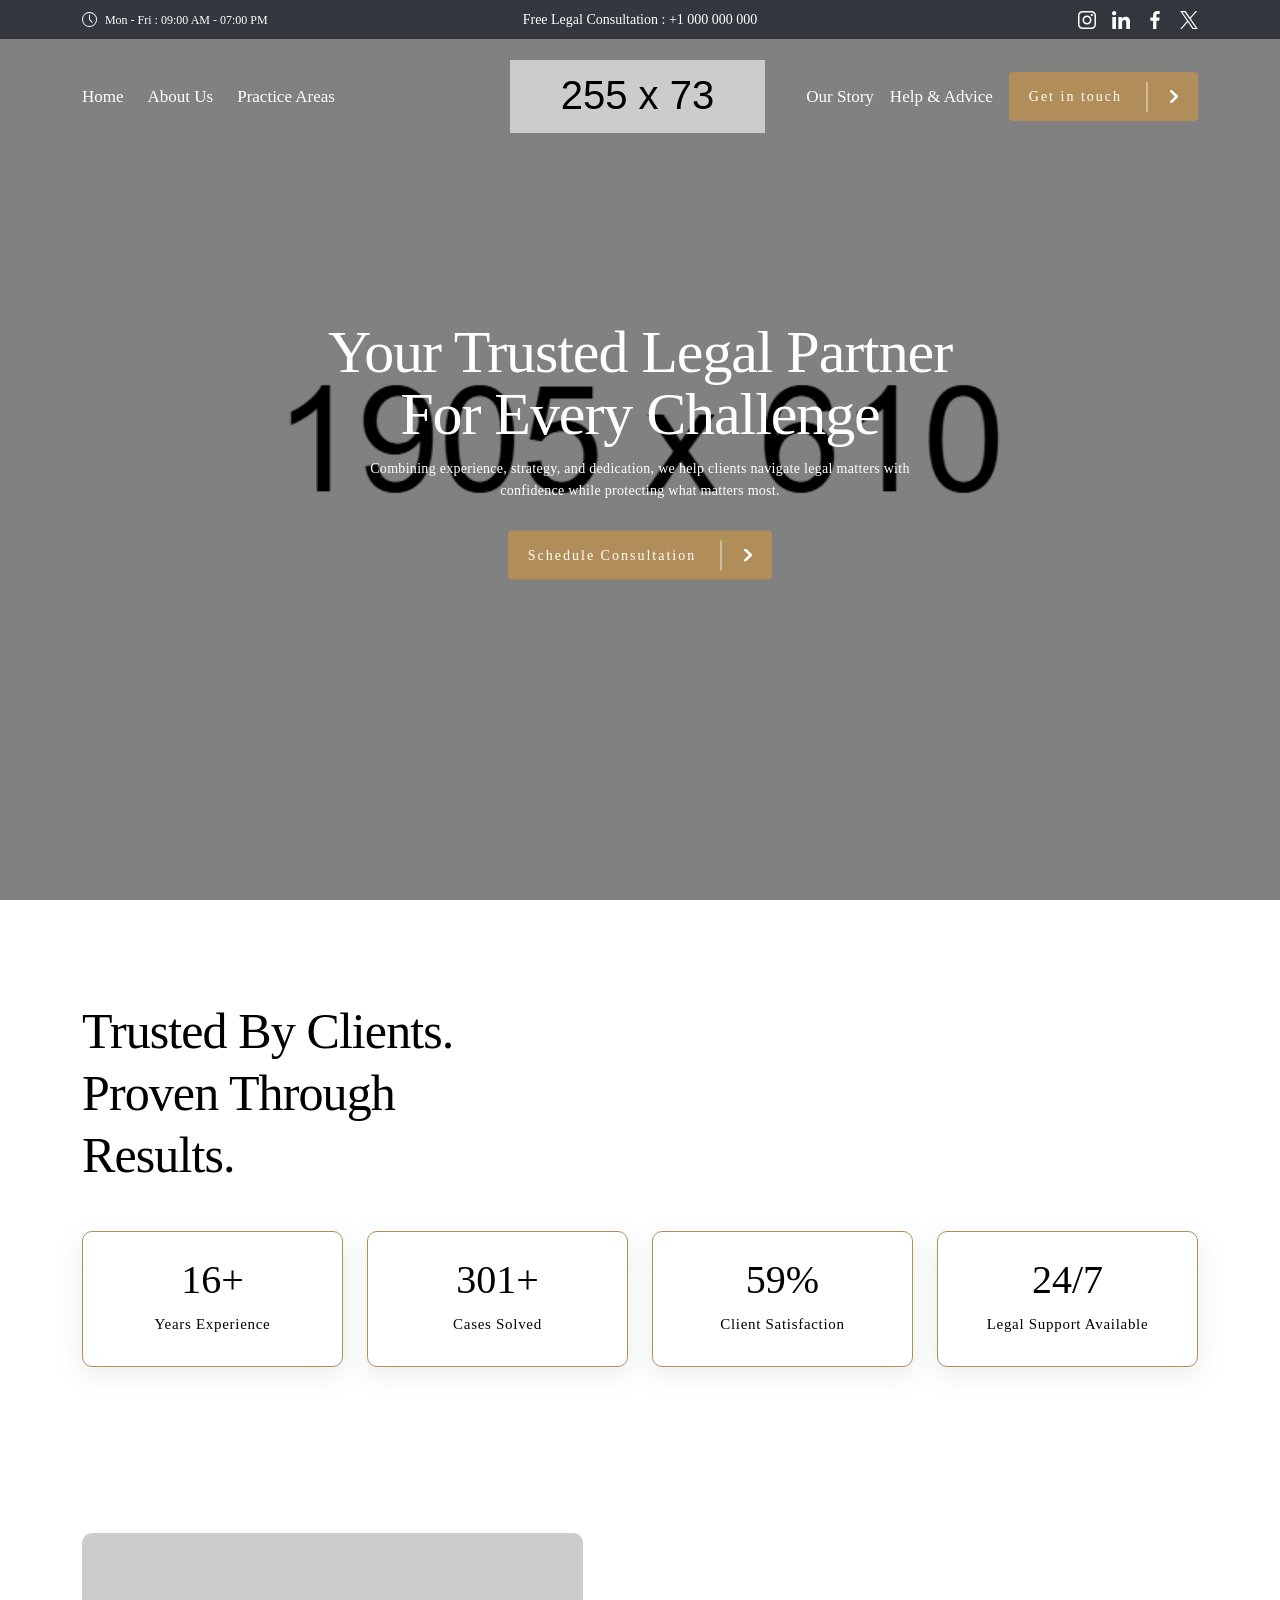
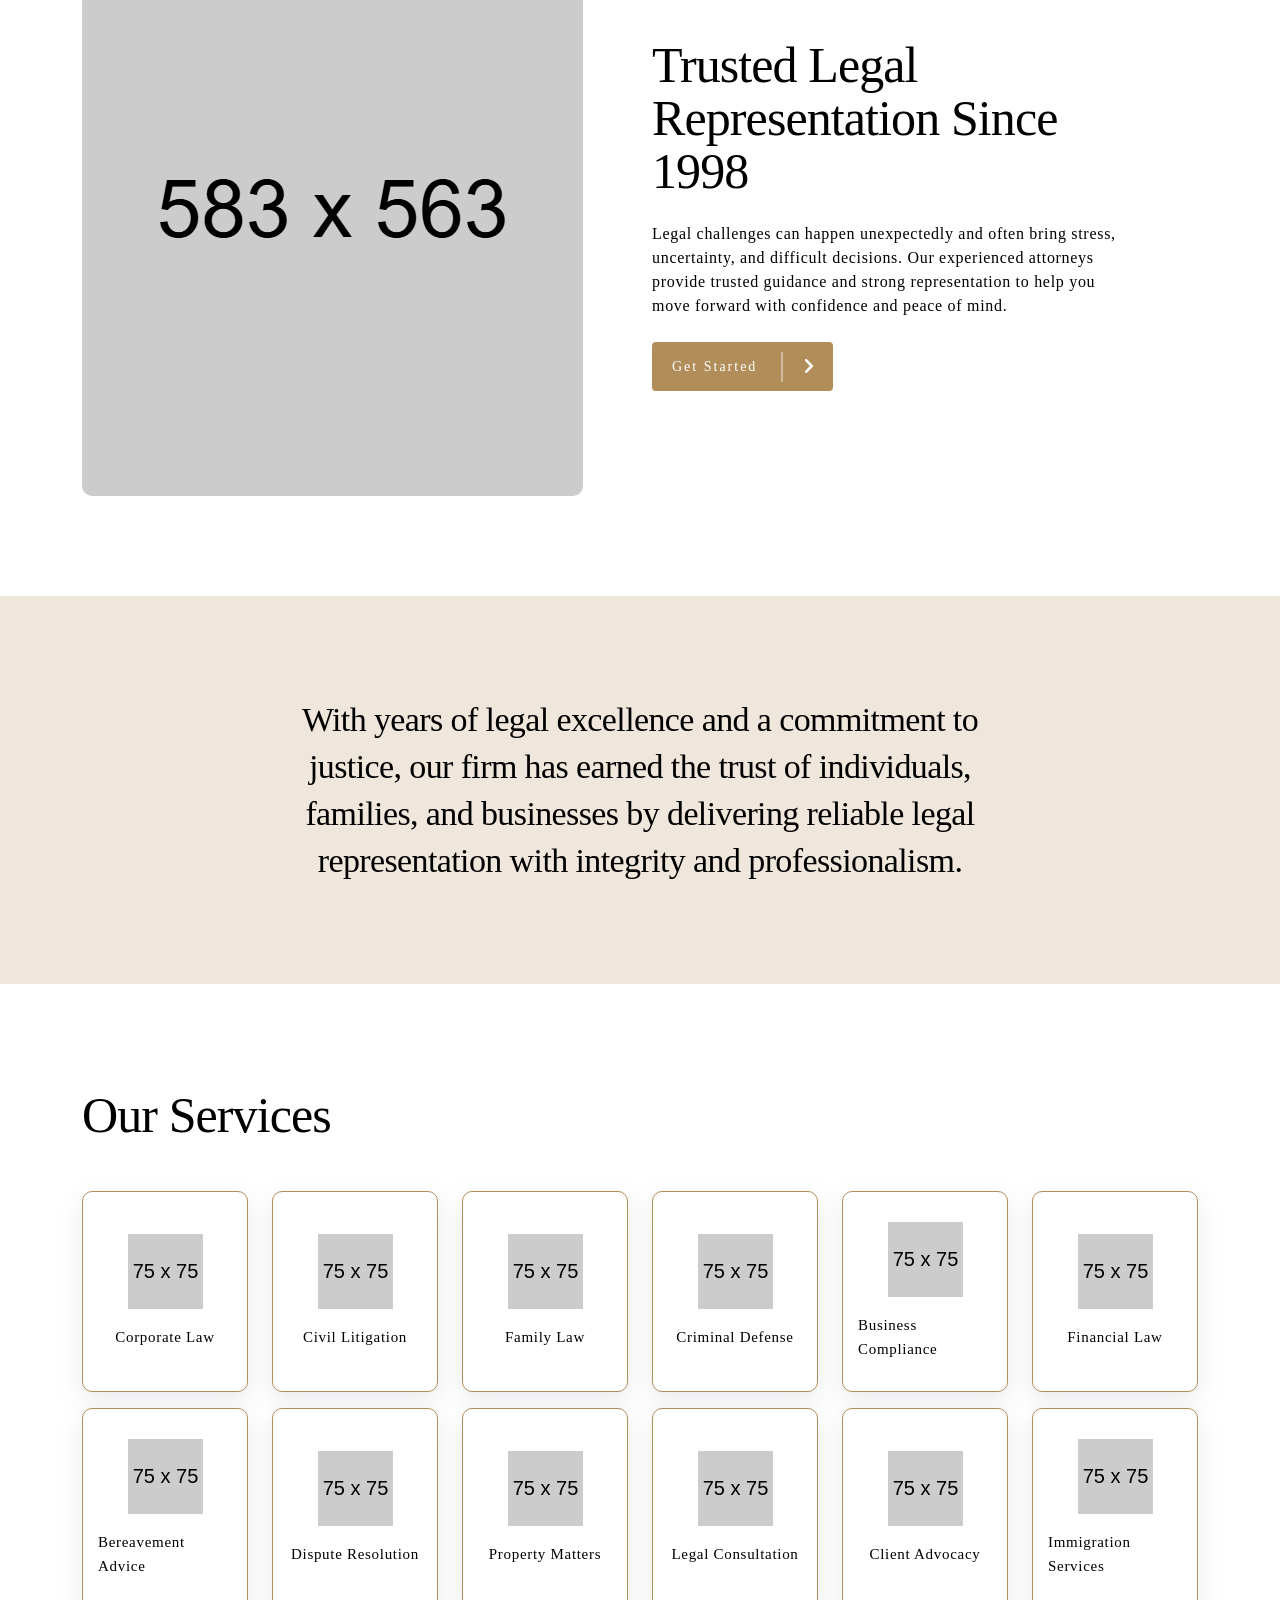
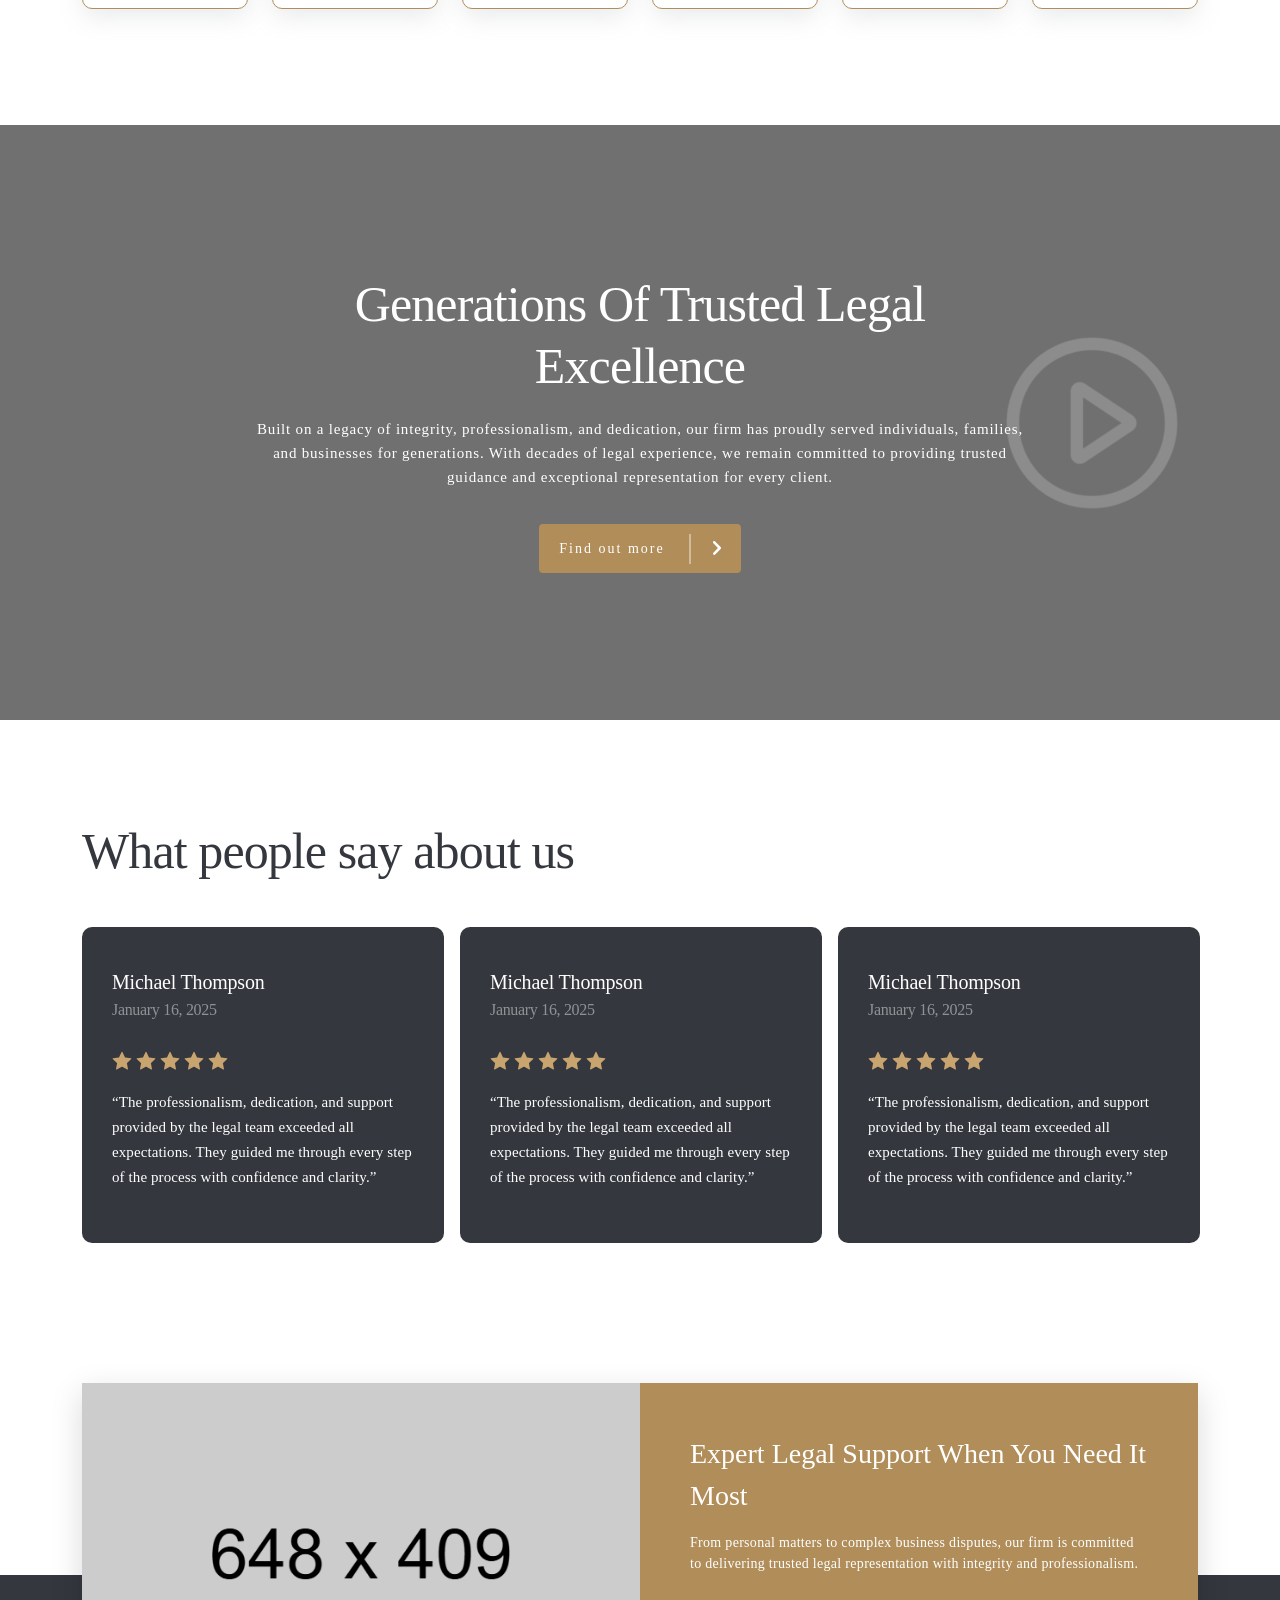
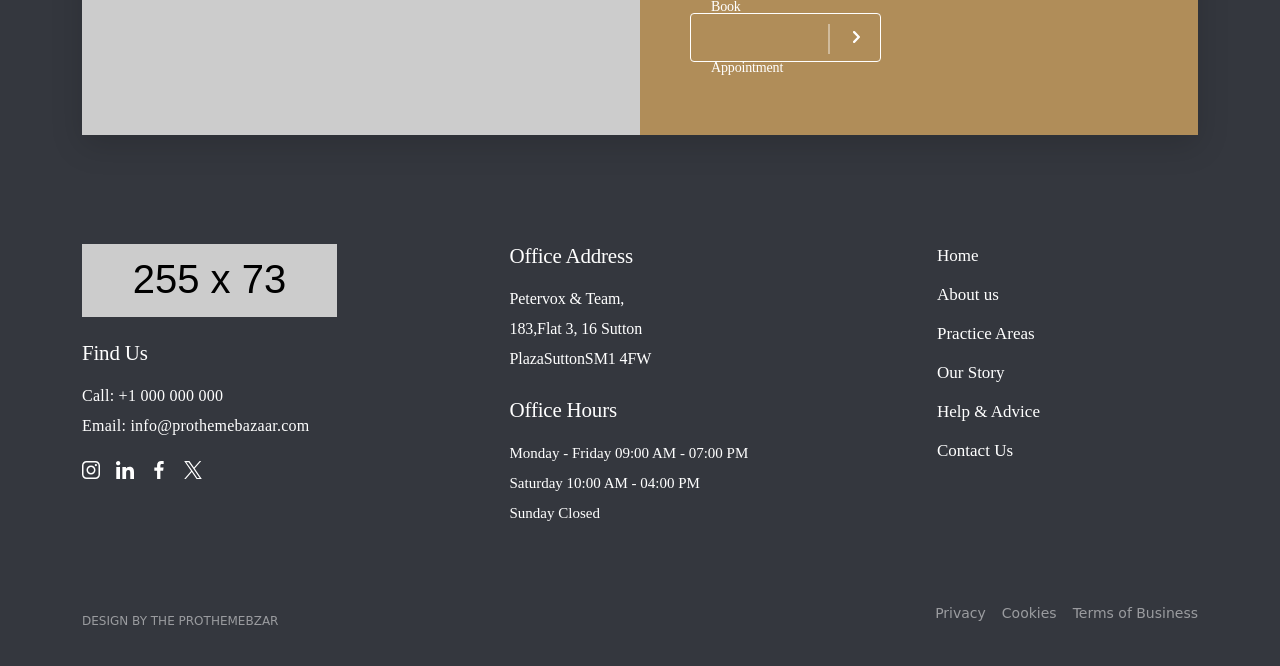
==== commit 26d9e3f2: "placeholder and documantation done" ====
--- a/petervox/index.html
+++ b/petervox/index.html
@@ -21,7 +21,7 @@
                     <div class="col-lg-4 d-flex align-items-center gap-4">
 
                         <div class="top-info d-flex align-items-center">
-                            <img src="assets/image/clock.svg" alt="clock icon">
+                            <img src="assets/img/clock.svg" alt="clock icon">
                             <span class="instrument ms-2">
                                 Mon - Fri : 09:00 AM - 07:00 PM
                             </span>
@@ -42,16 +42,16 @@
 
                     <div class="social-icons col-lg-4 d-none d-lg-flex justify-content-end gap-3">
                         <div class="social-img d-flex justify-content-center align-items-center">
-                            <a href="#"><img class="w-100" src="assets/image/white-insta.svg" alt="social-icon"></a>
+                            <a href="#"><img class="w-100" src="assets/img/white-insta.svg" alt="social-icon"></a>
                         </div>
                         <div class="social-img d-flex justify-content-center align-items-center">
-                            <a href="#"><img class="w-100" src="assets/image/white-linkdin.svg" alt="social-icon"></a>
+                            <a href="#"><img class="w-100" src="assets/img/white-linkdin.svg" alt="social-icon"></a>
                         </div>
                         <div class="social-img d-flex justify-content-center align-items-center">
-                            <a href="#"><img class="w-100" src="assets/image/white-fb.svg" alt="social-icon"></a>
+                            <a href="#"><img class="w-100" src="assets/img/white-fb.svg" alt="social-icon"></a>
                         </div>
                         <div class="social-img d-flex justify-content-center align-items-center">
-                            <a href="#"><img class="w-100" src="assets/image/white-X.svg" alt="social-icon"></a>
+                            <a href="#"><img class="w-100" src="assets/img/white-X.svg" alt="social-icon"></a>
                         </div>
                     </div>
                 </div>
@@ -111,8 +111,9 @@
                                                             <div class="menu-card position-relative">
                                                                 <div class="menu-image">
                                                                     <div class="bg-layer"></div>
-                                                                    <img src="assets/image/card1.png"
-                                                                        class="w-100 h-100 object-fit-covers" alt="card">
+                                                                    <img src="assets/img/header-card-img.png"
+                                                                        class="w-100 h-100 object-fit-covers"
+                                                                        alt="card">
                                                                 </div>
                                                                 <div
                                                                     class="menu-overlay position-absolute top-50 w-100 start-50 translate-middle z-2">
@@ -126,7 +127,7 @@
                                                                             <div
                                                                                 class="btn-arrow d-flex align-items-center ms-xl-5 ms-3">
                                                                                 <img class="w-100 h-100 object-fit-cover"
-                                                                                    src="assets/image/right-arrow.svg"
+                                                                                    src="assets/img/right-arrow.svg"
                                                                                     alt="arrow">
                                                                             </div>
                                                                         </a>
@@ -139,7 +140,7 @@
                                                             <div class="menu-card position-relative">
                                                                 <div class="menu-image">
                                                                     <div class="bg-layer"></div>
-                                                                    <img src="assets/image/card2.png"
+                                                                    <img src="assets/img/header-card-img.png"
                                                                         class="w-100 h-100 object-fit-cover" alt="card">
                                                                 </div>
                                                                 <div
@@ -154,7 +155,7 @@
                                                                             <div
                                                                                 class="btn-arrow d-flex align-items-center ms-xl-5 ms-3">
                                                                                 <img class="w-100"
-                                                                                    src="assets/image/right-arrow.svg"
+                                                                                    src="assets/img/right-arrow.svg"
                                                                                     alt="arrow">
                                                                             </div>
                                                                         </a>
@@ -172,11 +173,12 @@
                         </div>
                         <div class="col-lg-2 col-6 mx-lg-auto brand-logo">
                             <div class="white-logo">
-                                <a href="/index.html"> <img class="w-100 py-2" src="assets/image/white-brand-logo.svg"
+                                <a href="/index.html"> <img class="w-100 py-2" src="assets/img/white-brand-logo.svg"
                                         alt="Brand Logo"> </a>
                             </div>
                             <div class="dark-logo mx-auto">
-                                <a href="/index.html"> <img class="w-100 py-2" src="assets/image/final.svg" alt="Brand Logo"></a>
+                                <a href="/index.html"> <img class="w-100 py-2" src="assets/img/white-brand-logo.svg"
+                                        alt="Brand Logo"></a>
                             </div>
                         </div>
                         <div class="col-5 d-none d-lg-flex justify-content-end align-items-center">
@@ -193,7 +195,7 @@
                                 class="btnA bg-93855A-btn text-decoration-none d-inline-flex align-items-center sans-regular">
                                 Get in touch
                                 <div class="btn-arrow d-flex align-items-center ms-xl-5 ms-lg-2">
-                                    <img class="w-100" src="assets/image/right-arrow.svg" alt="arrow">
+                                    <img class="w-100" src="assets/img/right-arrow.svg" alt="arrow">
                                 </div>
                             </a>
                         </div>
@@ -201,10 +203,10 @@
                             class="col-6  col-lg-2 menu-toggle d-lg-none d-flex justify-content-end align-items-center">
                             <div class="menu-toggle-wrapper d-flex justify-content-center align-items-center">
                                 <div class="header-menu d-flex justify-content-center align-items-center">
-                                    <img class="w-100" src="assets/image/burger-menu.svg" alt="Header Menu">
+                                    <img class="w-100" src="assets/img/burger-menu.svg" alt="Header Menu">
                                 </div>
                                 <div class="close-menu d-none">
-                                    <img class="w-100" src="assets/image/close-btn.svg" alt="Header Menu">
+                                    <img class="w-100" src="assets/img/close-btn.svg" alt="Header Menu">
                                 </div>
                             </div>
                         </div>
@@ -218,7 +220,7 @@
     <!-- hero-section start  -->
     <section class="hero-section position-relative">
         <div class="bg-layer"></div>
-        <img class="hero-img-bg w-100 h-100 object-fit-cover" src="assets/image/hero-img.png" alt="Hero Image"/>
+        <img class="hero-img-bg w-100 h-100 object-fit-cover" src="assets/img/hero-img.png" alt="Hero Image" />
 
         <div class="hero-content position-absolute w-100 z-3">
             <div class="container">
@@ -235,7 +237,7 @@
                             class="btnA bg-93855A-btn text-decoration-none d-inline-flex align-items-center sans-regular">
                             Schedule Consultation
                             <div class="btn-arrow d-flex align-items-center ms-5">
-                                <img class="w-100" src="assets/image/right-arrow.svg" alt="arrow">
+                                <img class="w-100" src="assets/img/right-arrow.svg" alt="arrow">
                             </div>
                         </a>
                     </div>
@@ -310,7 +312,7 @@
             <div class="row align-items-center" data-aos="fade-up">
                 <div class="col-lg-6 left-img">
                     <div class="img-box col-lg-11 col-12">
-                        <img src="assets/image/lawyer-consultation.jpg" class="w-100 h-100 object-fit-cover" alt="Image">
+                        <img src="assets/img/lawyer-consultation.png" class="w-100 h-100 object-fit-cover" alt="Image">
                     </div>
                 </div>
                 <div class="col-lg-6 right-content">
@@ -327,7 +329,7 @@
                             class="btnA bg-93855A-btn text-decoration-none d-inline-flex align-items-center sans-regular">
                             Get Started
                             <div class="btn-arrow d-flex align-items-center ms-5">
-                                <img class="w-100" src="assets/image/right-arrow.svg" alt="arrow">
+                                <img class="w-100" src="assets/img/right-arrow.svg" alt="arrow">
                             </div>
                         </a>
                     </div>
@@ -359,7 +361,7 @@
                     <div
                         class="service-card-group d-flex justify-content-center align-items-center flex-column bg-white h-100">
                         <div class="service-img mb-3">
-                            <img class="w-100 object-fit-cover" src="/assets/image/service-icon1.svg"
+                            <img class="w-100 object-fit-cover" src="assets/img/service-card-icon.svg"
                                 alt="Service Icon">
                         </div>
                         <div class="service-title sans-regular text-capitalize">
@@ -371,7 +373,7 @@
                     <div
                         class="service-card-group d-flex justify-content-center align-items-center flex-column bg-white h-100">
                         <div class="service-img mb-3">
-                            <img class="w-100 object-fit-cover" src="/assets/image/Civil-Litigation.svg"
+                            <img class="w-100 object-fit-cover" src="assets/img/service-card-icon.svg"
                                 alt="Service Icon">
                         </div>
                         <div class="service-title sans-regular text-capitalize">
@@ -383,7 +385,8 @@
                     <div
                         class="service-card-group d-flex justify-content-center align-items-center flex-column bg-white h-100">
                         <div class="service-img mb-3">
-                            <img class="w-100 object-fit-cover" src="/assets/image/Family-Law.svg" alt="Service Icon">
+                            <img class="w-100 object-fit-cover" src="assets/img/service-card-icon.svg"
+                                alt="Service Icon">
                         </div>
                         <div class="service-title sans-regular text-capitalize">
                             Family Law
@@ -394,7 +397,7 @@
                     <div
                         class="service-card-group d-flex justify-content-center align-items-center flex-column bg-white h-100">
                         <div class="service-img mb-3">
-                            <img class="w-100 object-fit-cover" src="/assets/image/criminal-defense.svg"
+                            <img class="w-100 object-fit-cover" src="assets/img/service-card-icon.svg"
                                 alt="Service Icon">
                         </div>
                         <div class="service-title sans-regular text-capitalize">
@@ -406,7 +409,7 @@
                     <div
                         class="service-card-group d-flex justify-content-center align-items-center flex-column bg-white h-100">
                         <div class="service-img mb-3">
-                            <img class="w-100 object-fit-cover" src="/assets/image/business-compliance.svg"
+                            <img class="w-100 object-fit-cover" src="assets/img/service-card-icon.svg"
                                 alt="Service Icon">
                         </div>
                         <div class="service-title sans-regular text-capitalize">
@@ -418,7 +421,7 @@
                     <div
                         class="service-card-group d-flex justify-content-center align-items-center flex-column bg-white h-100">
                         <div class="service-img mb-3">
-                            <img class="w-100 object-fit-cover" src="/assets/image/Financial-Law.svg"
+                            <img class="w-100 object-fit-cover" src="assets/img/service-card-icon.svg"
                                 alt="Service Icon">
                         </div>
                         <div class="service-title sans-regular text-capitalize">
@@ -430,7 +433,7 @@
                     <div
                         class="service-card-group d-flex justify-content-center align-items-center flex-column bg-white h-100">
                         <div class="service-img mb-3">
-                            <img class="w-100 object-fit-cover" src="/assets/image/Bereavement-Advice.svg"
+                            <img class="w-100 object-fit-cover" src="assets/img/service-card-icon.svg"
                                 alt="Service Icon">
                         </div>
                         <div class="service-title sans-regular text-capitalize">
@@ -443,7 +446,7 @@
                     <div
                         class="service-card-group d-flex justify-content-center align-items-center flex-column bg-white h-100">
                         <div class="service-img mb-3">
-                            <img class="w-100 object-fit-cover" src="/assets/image/Dispute-Resolution.svg"
+                            <img class="w-100 object-fit-cover" src="assets/img/service-card-icon.svg"
                                 alt="Service Icon">
                         </div>
                         <div class="service-title sans-regular text-capitalize">
@@ -455,7 +458,7 @@
                     <div
                         class="service-card-group d-flex justify-content-center align-items-center flex-column bg-white h-100">
                         <div class="service-img mb-3">
-                            <img class="w-100 object-fit-cover" src="/assets/image/Property-Matters.svg "
+                            <img class="w-100 object-fit-cover" src="assets/img/service-card-icon.svg"
                                 alt="Service Icon">
                         </div>
                         <div class="service-title sans-regular text-capitalize">
@@ -467,7 +470,7 @@
                     <div
                         class="service-card-group d-flex justify-content-center align-items-center flex-column bg-white h-100">
                         <div class="service-img mb-3">
-                            <img class="w-100 object-fit-cover" src="/assets/image/Legal-Consultation.svg"
+                            <img class="w-100 object-fit-cover" src="assets/img/service-card-icon.svg"
                                 alt="Service Icon">
                         </div>
                         <div class="service-title sans-regular text-capitalize">
@@ -479,7 +482,7 @@
                     <div
                         class="service-card-group d-flex justify-content-center align-items-center flex-column bg-white h-100">
                         <div class="service-img mb-3">
-                            <img class="w-100 object-fit-cover" src="/assets/image/client-Advocacy.svg "
+                            <img class="w-100 object-fit-cover" src="assets/img/service-card-icon.svg"
                                 alt="Service Icon">
                         </div>
                         <div class="service-title sans-regular text-capitalize">
@@ -491,7 +494,7 @@
                     <div
                         class="service-card-group d-flex justify-content-center align-items-center flex-column bg-white h-100">
                         <div class="service-img mb-3">
-                            <img class="w-100 object-fit-cover" src="/assets/image/Immigration-Services.svg"
+                            <img class="w-100 object-fit-cover" src="assets/img/service-card-icon.svg"
                                 alt="Service Icon">
                         </div>
                         <div class="service-title sans-regular text-capitalize">
@@ -505,10 +508,12 @@
 
     <!-- video-section-start  -->
     <section class="video-section">
-        <video autoplay muted loop playsinline class="hero-video">
-            <source src="/assets/image/v1.mp4" type="video/mp4">
-        </video>
-
+        <!-- <video autoplay muted loop playsinline class="hero-video">
+            <source src="assets/img/v1.png" type="video/mp4">
+        </video> -->
+        <div class="hero-video">
+        <img src="assets/img/v1.png" class="hero-video h-100 w-100 object-fit-cover" alt="">
+</div>
         <div class="video-overlay"></div>
 
         <div class="video-content">
@@ -527,7 +532,7 @@
                     <a href="#" class="btnA bg-93855A-btn text-decoration-none d-inline-flex align-items-center">
                         Find out more
                         <div class="btn-arrow d-flex align-items-center ms-5">
-                            <img class="w-100" src="assets/image/right-arrow.svg" alt="arrow">
+                            <img class="w-100" src="assets/img/right-arrow.svg" alt="arrow">
                         </div>
                     </a>
                 </div>
@@ -546,10 +551,10 @@
                 <div class="col-lg-6 col-12 d-lg-flex justify-content-end d-none">
                     <div class="btnB col-lg-6 col-12 d-flex justify-content-lg-end gap-3 mt-3 mt-lg-0">
                         <div class="prev-arrow">
-                            <img src="assets/image/left-arrow.svg" alt="Arrow">
+                            <img src="assets/img/left-arrow.svg" alt="Arrow">
                         </div>
                         <div class="next-arrow">
-                            <img src="assets/image/right-arrow.svg" alt="Arrow">
+                            <img src="assets/img/right-arrow.svg" alt="Arrow">
                         </div>
                     </div>
                 </div>
@@ -561,19 +566,19 @@
                         <div class="testimonial-date instrument">January 16, 2025</div>
                         <div class="stars-slider d-flex">
                             <div class="star-img me-1">
-                                <img class="w-100" src="assets/image/star-img.svg" alt="Star Icon">
-                            </div>
-                            <div class="star-img me-1">
-                                <img class="w-100" src="assets/image/star-img.svg" alt="Star Icon">
-                            </div>
-                            <div class="star-img me-1">
-                                <img class="w-100" src="assets/image/star-img.svg" alt="Star Icon">
-                            </div>
-                            <div class="star-img me-1">
-                                <img class="w-100" src="assets/image/star-img.svg" alt="Star Icon">
-                            </div>
-                            <div class="star-img me-1">
-                                <img class="w-100" src="assets/image/star-img.svg" alt="Star Icon">
+                                <img class="w-100" src="assets/img/star-img.svg" alt="Star Icon">
+                            </div>
+                            <div class="star-img me-1">
+                                <img class="w-100" src="assets/img/star-img.svg" alt="Star Icon">
+                            </div>
+                            <div class="star-img me-1">
+                                <img class="w-100" src="assets/img/star-img.svg" alt="Star Icon">
+                            </div>
+                            <div class="star-img me-1">
+                                <img class="w-100" src="assets/img/star-img.svg" alt="Star Icon">
+                            </div>
+                            <div class="star-img me-1">
+                                <img class="w-100" src="assets/img/star-img.svg" alt="Star Icon">
                             </div>
                         </div>
                         <div class="testimonial-des  instrument pb-2">
@@ -590,19 +595,19 @@
                         <div class="testimonial-date instrument">January 16, 2025</div>
                         <div class="stars-slider d-flex">
                             <div class="star-img me-1">
-                                <img class="w-100" src="assets/image/star-img.svg" alt="Star Icon">
-                            </div>
-                            <div class="star-img me-1">
-                                <img class="w-100" src="assets/image/star-img.svg" alt="Star Icon">
-                            </div>
-                            <div class="star-img me-1">
-                                <img class="w-100" src="assets/image/star-img.svg" alt="Star Icon">
-                            </div>
-                            <div class="star-img me-1">
-                                <img class="w-100" src="assets/image/star-img.svg" alt="Star Icon">
-                            </div>
-                            <div class="star-img me-1">
-                                <img class="w-100" src="assets/image/star-img.svg" alt="Star Icon">
+                                <img class="w-100" src="assets/img/star-img.svg" alt="Star Icon">
+                            </div>
+                            <div class="star-img me-1">
+                                <img class="w-100" src="assets/img/star-img.svg" alt="Star Icon">
+                            </div>
+                            <div class="star-img me-1">
+                                <img class="w-100" src="assets/img/star-img.svg" alt="Star Icon">
+                            </div>
+                            <div class="star-img me-1">
+                                <img class="w-100" src="assets/img/star-img.svg" alt="Star Icon">
+                            </div>
+                            <div class="star-img me-1">
+                                <img class="w-100" src="assets/img/star-img.svg" alt="Star Icon">
                             </div>
                         </div>
                         <div class="testimonial-des  instrument pb-2">
@@ -619,19 +624,19 @@
                         <div class="testimonial-date instrument">January 16, 2025</div>
                         <div class="stars-slider d-flex">
                             <div class="star-img me-1">
-                                <img class="w-100" src="assets/image/star-img.svg" alt="Star Icon">
-                            </div>
-                            <div class="star-img me-1">
-                                <img class="w-100" src="assets/image/star-img.svg" alt="Star Icon">
-                            </div>
-                            <div class="star-img me-1">
-                                <img class="w-100" src="assets/image/star-img.svg" alt="Star Icon">
-                            </div>
-                            <div class="star-img me-1">
-                                <img class="w-100" src="assets/image/star-img.svg" alt="Star Icon">
-                            </div>
-                            <div class="star-img me-1">
-                                <img class="w-100" src="assets/image/star-img.svg" alt="Star Icon">
+                                <img class="w-100" src="assets/img/star-img.svg" alt="Star Icon">
+                            </div>
+                            <div class="star-img me-1">
+                                <img class="w-100" src="assets/img/star-img.svg" alt="Star Icon">
+                            </div>
+                            <div class="star-img me-1">
+                                <img class="w-100" src="assets/img/star-img.svg" alt="Star Icon">
+                            </div>
+                            <div class="star-img me-1">
+                                <img class="w-100" src="assets/img/star-img.svg" alt="Star Icon">
+                            </div>
+                            <div class="star-img me-1">
+                                <img class="w-100" src="assets/img/star-img.svg" alt="Star Icon">
                             </div>
                         </div>
                         <div class="testimonial-des  instrument pb-2">
@@ -646,10 +651,10 @@
             <div class="col-lg-6 col-12 d-lg-none d-flex justify-content-center" data-aos="fade-up">
                 <div class="btnB col-lg-6 col-12 d-flex justify-content-center gap-3 mt-5 mt-lg-0">
                     <div class="prev-arrow me-2">
-                        <img src="assets/image/left-arrow.svg" alt="Arrow">
+                        <img src="assets/img/left-arrow.svg" alt="Arrow">
                     </div>
                     <div class="next-arrow">
-                        <img src="assets/image/right-arrow.svg" alt="Arrow">
+                        <img src="assets/img/right-arrow.svg" alt="Arrow">
                     </div>
                 </div>
             </div>
@@ -662,7 +667,7 @@
             <div class="banner-box bg-theme-secondary" data-aos="fade-up">
                 <div class="row g-0 ">
                     <div class="col-lg-6 banner-img">
-                        <img class="w-100 h-100 object-fit-cover" src="/assets/image/justice.png" alt="Banner Image">
+                        <img class="w-100 h-100 object-fit-cover" src="assets/img/justice.png" alt="Banner Image">
                     </div>
                     <div class="col-lg-6">
                         <div class="banner-content">
@@ -678,7 +683,7 @@
                                     class="btnA bg-transparent-btn text-decoration-none d-inline-flex align-items-center sans-regular">
                                     Book Appointment
                                     <div class="btn-arrow d-flex align-items-center ms-5">
-                                        <img class="w-100" src="assets/image/right-arrow.svg" alt="arrow">
+                                        <img class="w-100" src="assets/img/right-arrow.svg" alt="arrow">
 
                                     </div>
                                 </a>
@@ -697,7 +702,7 @@
                     <div class="col-lg-4 col-12 mb-lg-4 mb-5">
                         <div class="footer-about">
                             <div class="footer-logo mb-4">
-                                <img class="w-100" src="assets/image/white-brand-logo.svg" alt="Footer Logo">
+                                <img class="w-100" src="assets/img/white-brand-logo.svg" alt="Footer Logo">
                             </div>
                             <div class="mb-3">
                                 <div class="footer-title sans-regular">Find Us</div>
@@ -707,16 +712,20 @@
                             <div class="footer-contact">
                                 <div class="social-icons d-flex gap-3">
                                     <div class="social-img d-flex justify-content-center align-items-center">
-                                        <a href="#"><img class="w-100" src="assets/image/white-insta.svg" alt="Social Icon"></a>
+                                        <a href="#"><img class="w-100" src="assets/img/white-insta.svg"
+                                                alt="Social Icon"></a>
                                     </div>
                                     <div class="social-img d-flex justify-content-center align-items-center">
-                                        <a href="#"><img class="w-100" src="assets/image/white-linkdin.svg" alt="Social Icon"></a>
+                                        <a href="#"><img class="w-100" src="assets/img/white-linkdin.svg"
+                                                alt="Social Icon"></a>
                                     </div>
                                     <div class="social-img d-flex justify-content-center align-items-center">
-                                        <a href="#"><img class="w-100" src="assets/image/white-fb.svg" alt="Social Icon"></a>
+                                        <a href="#"><img class="w-100" src="assets/img/white-fb.svg"
+                                                alt="Social Icon"></a>
                                     </div>
                                     <div class="social-img d-flex justify-content-center align-items-center">
-                                        <a href="#"><img class="w-100" src="assets/image/white-X.svg" alt="Social Icon"></a>
+                                        <a href="#"><img class="w-100" src="assets/img/white-X.svg"
+                                                alt="Social Icon"></a>
                                     </div>
                                 </div>
                             </div>
@@ -795,7 +804,7 @@
                 <div class="row py-4 align-items-center">
 
                     <div
-                        class="footer-artical col-md-6 col-12 text-uppercase order-2 order-lg-1 text-lg-start text-end">
+                        class="copyrights-text col-md-6 col-12 text-uppercase order-2 order-lg-1 text-lg-start text-end">
                         DESIGN BY THE PROTHEMEBZAR
                     </div>
 
--- a/petervox/assets/css/main.css
+++ b/petervox/assets/css/main.css
@@ -805,7 +805,7 @@
     font-size: 15px;
   }
 }
-.footer .footer-main .footer-artical {
+.footer .footer-main .copyrights-text {
   font-size: 12px;
   line-height: 13px;
   color: #ffffff;
